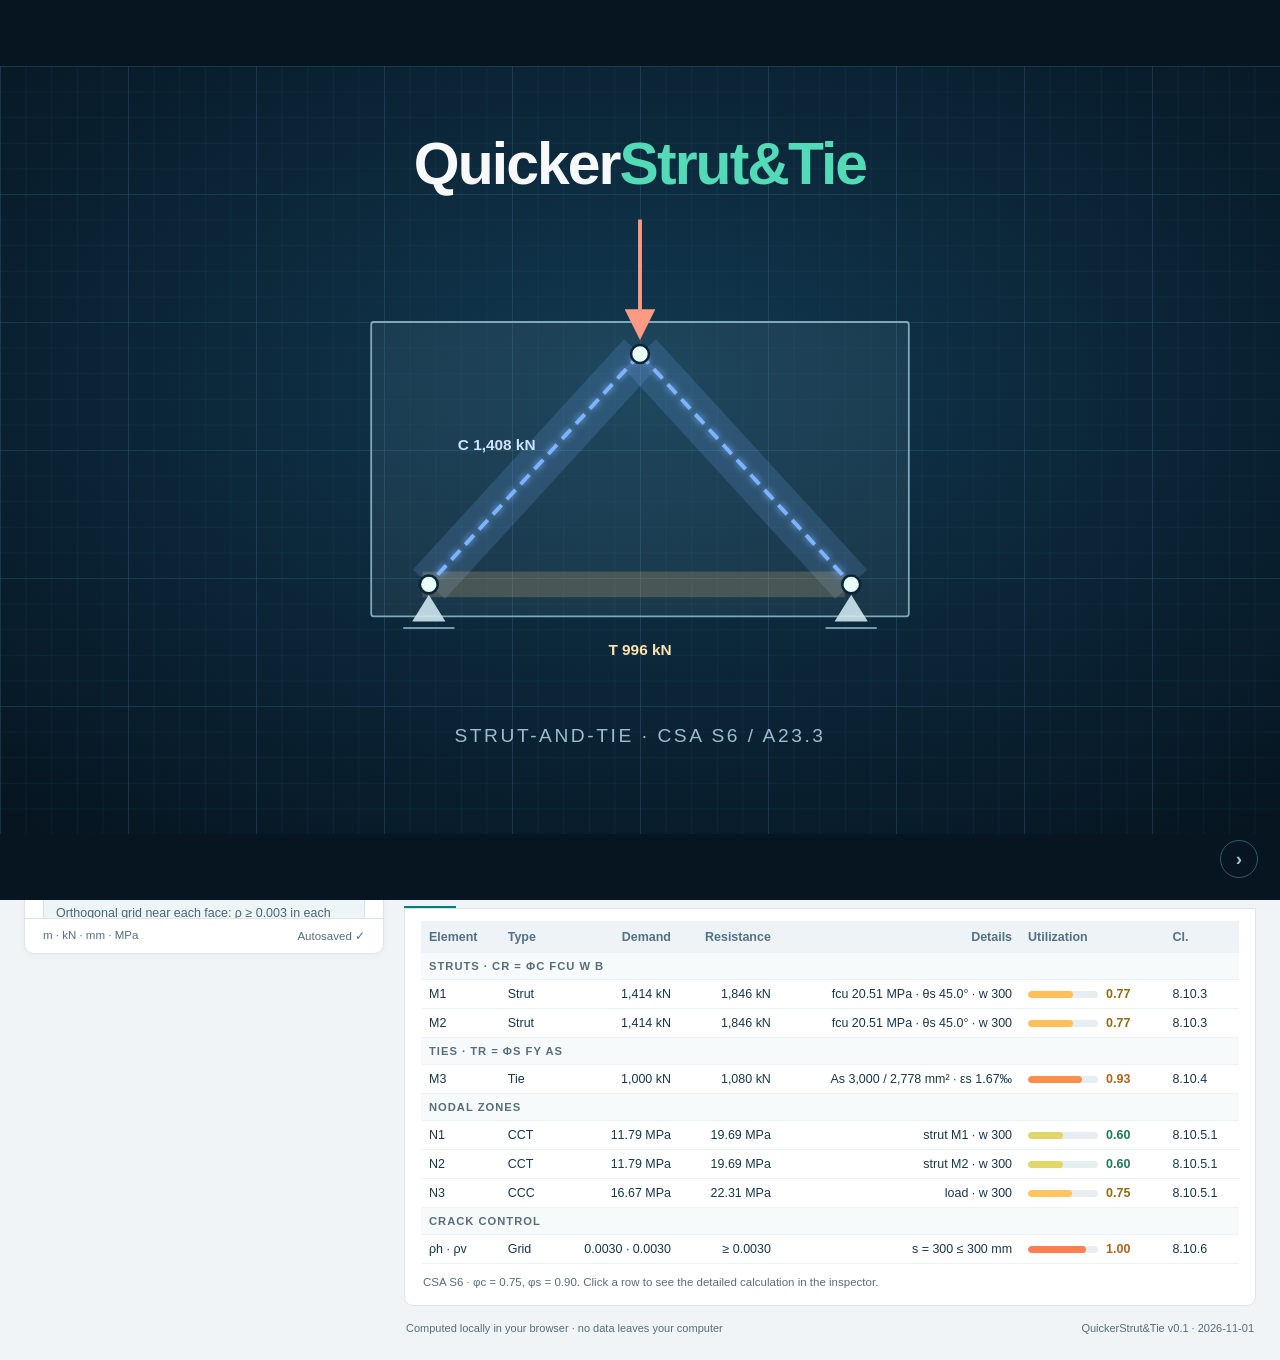
==== app/index.html @ bc876465 "QuickerStrut&Tie 0.1: interactive 2D strut-and-tie models with CSA S6 / A23.3 checks - Browser app (" ====
<!doctype html>
<html lang="fr">
<head>
  <meta charset="UTF-8"><meta name="viewport" content="width=device-width,initial-scale=1">
  <title>QuickerStrut&amp;Tie · Strut-and-tie models</title>
  <meta name="description" content="Interactive 2D strut-and-tie models checked to CSA S6 and CSA A23.3, computed in your browser.">
  <meta property="og:title" content="QuickerStrut&amp;Tie · Strut-and-tie models"><meta property="og:description" content="Draw a 2D strut-and-tie model, drag its nodes and see forces and CSA S6 / A23.3 checks update live."><meta name="theme-color" content="#102d41">
  <link rel="icon" href="data:image/svg+xml,%3Csvg xmlns='http://www.w3.org/2000/svg' viewBox='0 0 64 64'%3E%3Crect width='64' height='64' rx='14' fill='%23102d41'/%3E%3Ctext x='12' y='47' font-size='48' fill='%2356e0bb' font-family='sans-serif'%3EQ%3C/text%3E%3C/svg%3E">
  <link rel="stylesheet" href="./css/app.css">
  <script src="./js/version.js" defer></script>
  <script src="./js/solver.js" defer></script>
  <script src="./js/csa.js" defer></script>
  <script src="./js/examples.js" defer></script>
  <script src="./js/i18n.js" defer></script>
  <script src="./js/app.js" defer></script>
  <script src="./js/canvas.js" defer></script>
  <script src="./js/panels.js" defer></script>
  <script src="./js/report.js" defer></script>
  <script src="./js/main.js" defer></script>
</head>
<body>
<div id="splash" aria-hidden="true">
  <svg viewBox="0 0 1000 600" preserveAspectRatio="xMidYMid meet">
    <defs>
      <radialGradient id="sp-bg" cx="50%" cy="42%" r="75%"><stop offset="0" stop-color="#123a52"/><stop offset=".55" stop-color="#0b2436"/><stop offset="1" stop-color="#061520"/></radialGradient>
      <pattern id="sp-grid" width="20" height="20" patternUnits="userSpaceOnUse"><path d="M20 0H0V20" fill="none" stroke="#2c5b72" stroke-width=".5"/></pattern>
      <pattern id="sp-grid2" width="100" height="100" patternUnits="userSpaceOnUse"><path d="M100 0H0V100" fill="none" stroke="#3a7390" stroke-width=".8"/></pattern>
      <filter id="sp-glow" x="-30%" y="-30%" width="160%" height="160%"><feGaussianBlur stdDeviation="3" result="b"/><feMerge><feMergeNode in="b"/><feMergeNode in="SourceGraphic"/></feMerge></filter>
      <marker id="sp-arrow" markerWidth="8" markerHeight="8" refX="6" refY="4" orient="auto"><path d="M0 0L8 4L0 8Z" fill="#ff9b85"/></marker>
    </defs>
    <rect width="1000" height="600" fill="url(#sp-bg)"/>
    <g id="sp-gridl" opacity="0"><rect width="1000" height="600" fill="url(#sp-grid)"/><rect width="1000" height="600" fill="url(#sp-grid2)"/></g>
    <rect id="sp-concrete" x="290" y="200" width="420" height="230" rx="2" fill="#9fc3d2" fill-opacity=".09" stroke="#7fa8bb" stroke-width="1.4" opacity="0"/>
    <path id="sp-band-l" d="M0 0" fill="#7cb4ff" fill-opacity=".17"/>
    <path id="sp-band-r" d="M0 0" fill="#7cb4ff" fill-opacity=".17"/>
    <rect id="sp-band-t" x="330" y="395" width="0" height="20" fill="#ffc978" fill-opacity=".2"/>
    <line id="sp-strut-l" x1="500" y1="225" x2="500" y2="225" stroke="#7cb4ff" stroke-width="3" stroke-dasharray="10 6" filter="url(#sp-glow)"/>
    <line id="sp-strut-r" x1="500" y1="225" x2="500" y2="225" stroke="#7cb4ff" stroke-width="3" stroke-dasharray="10 6" filter="url(#sp-glow)"/>
    <line id="sp-tie" x1="335" y1="405" x2="335" y2="405" stroke="#ffc978" stroke-width="4" filter="url(#sp-glow)"/>
    <g id="sp-nodes" opacity="0">
      <circle cx="500" cy="225" r="7" fill="#e8fff8" stroke="#0b2436" stroke-width="2"/>
      <circle cx="335" cy="405" r="7" fill="#e8fff8" stroke="#0b2436" stroke-width="2"/>
      <circle cx="665" cy="405" r="7" fill="#e8fff8" stroke="#0b2436" stroke-width="2"/>
      <path d="M335 413l-13 21h26Z M665 413l-13 21h26Z" fill="#cfe6ef" opacity=".9"/>
      <path d="M315 439h40 M645 439h40" stroke="#6f98ab" stroke-width="1.5"/>
    </g>
    <line id="sp-load" x1="500" y1="120" x2="500" y2="120" stroke="#ff9b85" stroke-width="3" marker-end="url(#sp-arrow)"/>
    <text id="sp-c" x="388" y="300" fill="#cfe2ff" class="sp-small" text-anchor="middle" opacity="0"></text>
    <text id="sp-t" x="500" y="460" fill="#ffe2ae" class="sp-small" text-anchor="middle" opacity="0"></text>
    <g id="sp-brand" opacity="0">
      <text x="500" y="92" text-anchor="middle" class="sp-word"><tspan fill="#fff">Quicker</tspan><tspan fill="#56e0bb">Strut&amp;Tie</tspan></text>
      <text id="sp-tagline" x="500" y="528" text-anchor="middle" class="sp-tag"></text>
    </g>
  </svg>
  <button id="splash-skip" type="button" aria-label="Skip">›</button>
</div>
<script>
/* Intro: a deep beam strut-and-tie model is drawn and its forces appear (2.4 s). */
(function(){
  'use strict';
  var root=document.getElementById('splash');if(!root)return;
  var lang='fr';try{var s=localStorage.getItem('qst-lang');if(s==='en'||s==='fr')lang=s;else if(!/^fr/i.test(navigator.language||'fr'))lang='en';}catch(e){}
  var $=function(i){return document.getElementById(i);};
  $('sp-tagline').textContent=lang==='fr'?'BIELLES ET TIRANTS · CSA S6 / A23.3':'STRUT-AND-TIE · CSA S6 / A23.3';
  var reduce=window.matchMedia&&matchMedia('(prefers-reduced-motion: reduce)').matches;
  var D=2400,t0=performance.now(),done=false;
  var ease=function(u){u=Math.max(0,Math.min(1,u));return u<.5?4*u*u*u:1-Math.pow(-2*u+2,3)/2;};
  var fmt=function(v){return Math.round(v).toLocaleString(lang==='fr'?'fr-CA':'en-CA');};
  function band(id,x1,y1,x2,y2,w,p){var dx=x2-x1,dy=y2-y1,L=Math.hypot(dx,dy),nx=-dy/L*w/2,ny=dx/L*w/2,ex=x1+dx*p,ey=y1+dy*p;
    $(id).setAttribute('d','M'+(x1+nx)+' '+(y1+ny)+'L'+(ex+nx)+' '+(ey+ny)+'L'+(ex-nx)+' '+(ey-ny)+'L'+(x1-nx)+' '+(y1-ny)+'Z');}
  function frame(now){
    var t=reduce?D:now-t0;
    $('sp-gridl').setAttribute('opacity',(.5*ease(t/500)).toFixed(3));
    $('sp-concrete').setAttribute('opacity',ease((t-150)/400).toFixed(3));
    $('sp-nodes').setAttribute('opacity',ease((t-400)/300).toFixed(3));
    var l=ease((t-500)/450);$('sp-load').setAttribute('y2',(120+88*l).toFixed(1));
    var s=ease((t-800)/600);
    $('sp-strut-l').setAttribute('x2',(500-165*s).toFixed(1));$('sp-strut-l').setAttribute('y2',(225+180*s).toFixed(1));
    $('sp-strut-r').setAttribute('x2',(500+165*s).toFixed(1));$('sp-strut-r').setAttribute('y2',(225+180*s).toFixed(1));
    band('sp-band-l',500,225,335,405,34,s);band('sp-band-r',500,225,665,405,34,s);
    var ti=ease((t-1150)/550);$('sp-tie').setAttribute('x2',(335+330*ti).toFixed(1));$('sp-band-t').setAttribute('width',(330*ti).toFixed(1));
    var f=ease((t-1350)/700);$('sp-c').setAttribute('opacity',f.toFixed(2));$('sp-t').setAttribute('opacity',f.toFixed(2));
    $('sp-c').textContent='C '+fmt(1414*f)+' kN';$('sp-t').textContent='T '+fmt(1000*f)+' kN';
    var b=ease((t-1500)/600);$('sp-brand').setAttribute('opacity',b.toFixed(3));$('sp-brand').setAttribute('transform','translate(0 '+(8*(1-b)).toFixed(2)+')');
    if(t>=D){finish();return;}
    requestAnimationFrame(frame);
  }
  function finish(){if(done)return;done=true;document.body.classList.add('reveal');setTimeout(function(){document.body.classList.remove('reveal');},1500);root.classList.add('out');setTimeout(function(){root.remove();},600);}
  $('splash-skip').addEventListener('click',finish);
  document.addEventListener('keydown',function k(e){if(e.key==='Escape'){finish();document.removeEventListener('keydown',k);}});
  requestAnimationFrame(frame);
})();
</script>

<header class="topbar">
  <div class="brand"><span class="brand-mark">Q<span>↗</span></span><div>Quicker<span>Strut&amp;Tie</span></div></div>
  <p class="top-warning" role="note"><span class="warning-symbol" aria-hidden="true">!</span><span data-i18n="warning"></span></p>
  <div class="header-right">
    <div class="release-info"><b id="release-version"></b><small id="release-date"></small></div>
    <button id="method-open" class="method-open" type="button"><span class="lbl" data-i18n="methodOpen"></span><span aria-hidden="true"> ⓘ</span></button>
    <div class="language" role="group" aria-label="Language / Langue"><button id="lang-en" type="button">EN</button><button id="lang-fr" type="button">FR</button></div>
    <a class="github-link" href="https://github.com/acheruel/QuickerStrut-Tie" target="_blank" rel="noopener noreferrer" title="GitHub · acheruel/QuickerStrut-Tie" aria-label="GitHub · acheruel/QuickerStrut-Tie"><svg viewBox="0 0 16 16" aria-hidden="true"><path fill="currentColor" d="M8 0C3.58 0 0 3.58 0 8c0 3.54 2.29 6.53 5.47 7.59.4.07.55-.17.55-.38 0-.19-.01-.82-.01-1.49-2.01.37-2.53-.49-2.69-.94-.09-.23-.48-.94-.82-1.13-.28-.15-.68-.52-.01-.53.63-.01 1.08.58 1.23.82.72 1.21 1.87.87 2.33.66.07-.52.28-.87.51-1.07-1.78-.2-3.64-.89-3.64-3.95 0-.87.31-1.59.82-2.15-.08-.2-.36-1.02.08-2.12 0 0 .67-.21 2.2.82.64-.18 1.32-.27 2-.27.68 0 1.36.09 2 .27 1.53-1.04 2.2-.82 2.2-.82.44 1.1.16 1.92.08 2.12.51.56.82 1.27.82 2.15 0 3.07-1.87 3.75-3.65 3.95.29.25.54.73.54 1.48 0 1.07-.01 1.93-.01 2.2 0 .21.15.46.55.38A8.013 8.013 0 0016 8c0-4.42-3.58-8-8-8z"/></svg></a>
  </div>
</header>

<main class="workspace">
  <aside class="inputs" aria-label="Model">
    <div class="panel-heading"><h1 data-i18n="model"></h1><button class="text-button" id="reset" type="button" data-i18n="reset"></button></div>
    <div class="project-bar">
      <label for="project-name"><span class="pn-label"><span data-i18n="modelName"></span><span id="dirty" class="dirty"></span></span><span class="pn-wrap"><input id="project-name" maxlength="120" autocomplete="off" spellcheck="false"><svg class="pn-pencil" viewBox="0 0 20 20" aria-hidden="true"><path d="M4 14.5l-.8 2.3 2.3-.8L15 6.5 13.5 5z M12.5 6l1.5 1.5" fill="none" stroke="currentColor" stroke-width="1.4" stroke-linejoin="round"/></svg></span></label>
      <div class="project-actions">
        <div class="qst-menu"><button type="button" class="menu-button" data-menu-toggle aria-haspopup="menu" aria-expanded="false"><svg class="mi-ico" viewBox="0 0 20 20" aria-hidden="true"><path d="M5 2.8h6.5L15.5 7v10.2H5z M11.5 2.8V7h4" fill="none" stroke="currentColor" stroke-width="1.5" stroke-linejoin="round"/></svg><span data-i18n="fileMenu"></span><span class="caret" aria-hidden="true">▾</span></button>
          <div class="menu-pop" role="menu">
            <button type="button" id="new-project" role="menuitem"><svg class="mi-ico" viewBox="0 0 20 20" aria-hidden="true"><path d="M5 2.8h6.5L15.5 7v10.2H5z M10 9v6 M7 12h6" fill="none" stroke="currentColor" stroke-width="1.5" stroke-linejoin="round"/></svg><span class="mi-text"><b data-i18n="newProject"></b><small data-i18n="newProjectSub"></small></span></button>
            <button type="button" id="open-project" role="menuitem"><svg class="mi-ico" viewBox="0 0 20 20" aria-hidden="true"><path d="M2.5 5.5h5l1.6 1.8h8.4v8.7h-15z" fill="none" stroke="currentColor" stroke-width="1.5" stroke-linejoin="round"/></svg><span class="mi-text"><b data-i18n="openProject"></b><small data-i18n="openProjectSub"></small></span><kbd>Ctrl O</kbd></button>
            <button type="button" id="save-project" role="menuitem"><svg class="mi-ico" viewBox="0 0 20 20" aria-hidden="true"><path d="M3.5 3.5h10.5l2.5 2.5v10.5h-13z M6.5 3.5v4h6v-4 M6 16.5v-5h8v5" fill="none" stroke="currentColor" stroke-width="1.5" stroke-linejoin="round"/></svg><span class="mi-text"><b data-i18n="saveProject"></b><small data-i18n="saveProjectSub"></small></span><kbd>Ctrl S</kbd></button>
            <div class="menu-sep" role="separator"></div>
            <button type="button" id="print-report" role="menuitem"><svg class="mi-ico" viewBox="0 0 20 20" aria-hidden="true"><path d="M5.5 7.5V3h9v4.5 M5.5 14H3.5V8h13v6h-2 M5.5 11.5h9V17h-9z" fill="none" stroke="currentColor" stroke-width="1.5" stroke-linejoin="round"/></svg><span class="mi-text"><b data-i18n="report"></b><small data-i18n="reportSub"></small></span><kbd>Ctrl P</kbd></button>
            <button type="button" id="export-svg" role="menuitem"><svg class="mi-ico" viewBox="0 0 20 20" aria-hidden="true"><path d="M3 15l4.5-9 4 6 2-3 3.5 6z" fill="none" stroke="currentColor" stroke-width="1.5" stroke-linejoin="round"/></svg><span class="mi-text"><b data-i18n="exportSvg"></b><small data-i18n="exportSvgSub"></small></span></button>
            <button type="button" id="export-csv" role="menuitem"><svg class="mi-ico" viewBox="0 0 20 20" aria-hidden="true"><rect x="3.5" y="3.5" width="13" height="13" rx="2" fill="none" stroke="currentColor" stroke-width="1.5"/><path d="M3.5 8h13 M3.5 12.3h13 M8 3.5v13" stroke="currentColor" stroke-width="1.3"/></svg><span class="mi-text"><b data-i18n="exportCsv"></b><small data-i18n="exportCsvSub"></small></span></button>
          </div></div>
        <div class="qst-menu"><button type="button" class="menu-button" data-menu-toggle aria-haspopup="menu" aria-expanded="false"><svg class="mi-ico" viewBox="0 0 20 20" aria-hidden="true"><path d="M2.5 16h15 M4 16V9h12v7 M4 9l6-5 6 5" fill="none" stroke="currentColor" stroke-width="1.5" stroke-linejoin="round"/></svg><span data-i18n="examplesMenu"></span><span class="caret" aria-hidden="true">▾</span></button>
          <div class="menu-pop" role="menu" id="examples-list"></div></div>
        <input id="project-file" type="file" accept=".json,application/json" hidden>
      </div>
    </div>
    <div class="input-tabs" role="tablist"><button type="button" class="active" data-panel="params" data-i18n="tabParams"></button><button type="button" data-panel="nodes"><span data-i18n="tabNodes"></span><span class="count" id="count-nodes"></span></button><button type="button" data-panel="members"><span data-i18n="tabMembers"></span><span class="count" id="count-members"></span></button></div>
    <div id="input-content" role="tabpanel"></div>
    <div class="input-footer"><span id="footer-units" data-i18n="unitsNote"></span><span id="autosave-state"></span></div>
  </aside>

  <section class="results" aria-label="Results">
    <div class="stage">
      <div class="stage-top">
        <div class="toolbox" role="toolbar" id="toolbox"></div>
        <div class="stage-right">
          <div class="dark-seg" id="display-mode" role="group"></div>
          <button type="button" class="chip" id="toggle-bands" aria-pressed="true"></button>
          <button type="button" class="chip" id="toggle-ids" aria-pressed="true"></button>
          <button type="button" class="chip" id="toggle-snap" aria-pressed="true"></button>
          <button type="button" class="icon-chip" id="undo" data-i18n-title="undo"><svg viewBox="0 0 20 20" aria-hidden="true"><path d="M7.5 5L3.5 9l4 4 M3.8 9H12a4.5 4.5 0 010 9h-2" fill="none" stroke="currentColor" stroke-width="1.7" stroke-linecap="round" stroke-linejoin="round"/></svg></button>
          <button type="button" class="icon-chip" id="redo" data-i18n-title="redo"><svg viewBox="0 0 20 20" aria-hidden="true"><path d="M12.5 5l4 4-4 4 M16.2 9H8a4.5 4.5 0 000 9h2" fill="none" stroke="currentColor" stroke-width="1.7" stroke-linecap="round" stroke-linejoin="round"/></svg></button>
          <button type="button" class="icon-chip" id="fit" data-i18n-title="fit"><svg viewBox="0 0 20 20" aria-hidden="true"><path d="M3 7.5V3h4.5 M12.5 3H17v4.5 M17 12.5V17h-4.5 M7.5 17H3v-4.5" fill="none" stroke="currentColor" stroke-width="1.7" stroke-linecap="round" stroke-linejoin="round"/></svg></button>
        </div>
      </div>
      <div class="canvas-wrap" id="canvas-wrap">
        <svg id="canvas" role="img" aria-label="Strut-and-tie model"></svg>
        <div id="banner" class="banner hidden" role="alert"></div>
        <div id="empty-hint" class="empty-hint hidden"></div>
        <div id="inspector" class="inspector hidden" aria-live="polite"></div>
        <div id="tooltip" class="tooltip hidden"></div>
        <div class="hud" id="hud"></div>
        <div class="legend-hud" id="legend"></div>
      </div>
    </div>
    <div class="metrics" id="metrics"></div>
    <div class="chart-toolbar"><div class="view-tabs" role="tablist" id="view-tabs"><button type="button" class="active" data-view="checks" data-i18n="viewChecks"></button><button type="button" data-view="forces" data-i18n="viewForces"></button><button type="button" data-view="reactions" data-i18n="viewReactions"></button></div></div>
    <div class="result-view" id="result-view"></div>
    <div class="result-footer"><span data-i18n="footerNote"></span><span id="footer-version"></span></div>
  </section>
</main>

<dialog id="method-dialog"><div class="dlg-head"><span class="ins-badge">i</span><div><b data-i18n="methodOpen"></b><small data-i18n="methodSub"></small></div><button type="button" class="ins-close" data-close aria-label="Close">×</button></div><div class="dlg-body" id="method-body"></div></dialog>
<dialog id="confirm-dialog" style="width:460px"><form method="dialog"><div class="dlg-head"><div><b id="confirm-title"></b></div></div><div class="dlg-body"><p id="confirm-body"></p></div><div class="dlg-actions"><button value="cancel" data-i18n="cancel"></button><button value="ok" class="primary" id="confirm-ok"></button></div></form></dialog>
<div id="toast" class="toast" role="status" aria-live="polite"></div>
<div id="report"></div>
</body>
</html>
---- app/css/app.css ----
@charset "UTF-8";
/* QuickerStrut&Tie — design tokens and layout. */
:root{
  --navy:#102d41;--navy-2:#0b2436;--navy-3:#061520;--ink:#17374b;--muted:#566e7c;--axis:#5d7684;
  --line:#dce5eb;--paper:#fff;--bg:#f0f4f7;--teal:#007f78;--mint:#56e0bb;--mint-soft:#d9f5eb;
  --amber:#b66c16;--blue:#3567ad;--coral:#c4513a;--ok:#1f7a5a;--warn:#9a6a12;--bad:#b23a2a;
  --strut:#7cb4ff;--tie:#ffc978;--load:#ff9b85;--react:#56e0bb;
  --shadow:0 2px 7px #15354a08;--radius:10px;
  font-family:"Segoe UI",Inter,Roboto,Arial,sans-serif;color:var(--ink);font-size:16px;
}
*{box-sizing:border-box}
html,body{margin:0;background:var(--bg)}
body{min-height:100vh}
button,input,select{font:inherit}
button{cursor:pointer;border:1px solid var(--line);background:#fff;color:var(--ink);border-radius:6px;padding:7px 12px;font-size:.875rem;font-weight:600;transition:background .15s,border-color .15s,color .15s}
button:hover:not(:disabled){background:#eef5f7}
button:disabled{opacity:.4;cursor:default}
button:focus-visible,input:focus-visible,select:focus-visible,[tabindex]:focus-visible{outline:3px solid var(--teal);outline-offset:2px}
input,select{width:100%;min-height:34px;border:1px solid #cbd8e1;border-radius:5px;background:#fff;color:var(--ink);padding:5px 8px;font-size:.84rem;font-variant-numeric:tabular-nums}
input.num{text-align:right}
input::placeholder{color:#9fb0ba}
input.num-err{border-color:#ba3838;background:#fff6f4}
input[type=checkbox]{width:16px;min-height:16px;accent-color:var(--teal);margin:0}
label{font-size:.875rem}
small{font-size:.75rem}
.hidden{display:none!important}
.sr-only{position:absolute;width:1px;height:1px;overflow:hidden;clip:rect(0 0 0 0);white-space:nowrap}
kbd{font:600 .6875rem "Segoe UI",Arial,sans-serif;color:var(--axis);border:1px solid #dbe5eb;border-radius:4px;padding:1px 5px;background:#f7fafb}

/* ---------- Top bar ---------- */
.topbar{height:64px;background:var(--navy);color:#fff;display:flex;align-items:center;justify-content:space-between;padding:0 24px;gap:16px}
.brand{display:flex;align-items:center;gap:12px;font-size:1.42rem;font-weight:650;letter-spacing:-.6px;white-space:nowrap}
.brand>div>span{font-weight:350;color:#9cdfcf}
.brand-mark{position:relative;color:#73e4c2;font-weight:800;font-size:2.3rem;line-height:1}
.brand-mark>span{position:absolute;font-size:1.1rem;right:-6px;bottom:-4px}
.top-warning{display:flex;align-items:center;gap:9px;margin:0;padding:6px 14px;border:1px solid #2f5268;border-radius:999px;color:#c9dbe4;font-size:.78rem;background:#0e2839}
.warning-symbol{width:15px;height:15px;border:1px solid #d7b25c;border-radius:50%;text-align:center;line-height:13px;color:#e9c46a;font-weight:bold;font-size:.625rem;flex:none}
.header-right{display:flex;gap:18px;align-items:center}
.release-info{display:flex;flex-direction:column;align-items:flex-end;line-height:1.2}
.release-info b{font-size:.85rem}
.release-info small{color:#9fb8c6}
.method-open{background:transparent;border-color:#3d6075;color:#e3eef3}
.method-open:hover:not(:disabled){background:#173a50}
.language{display:flex;border:1px solid #4b6373;border-radius:6px;padding:3px}
.language button{padding:5px 9px;border:0;background:transparent;color:#c5d8e0}
.language button.selected{background:#fff;color:var(--navy)}
.language button:hover:not(.selected){background:#1b3d52}
.github-link{color:#dbe9ef;display:flex}
.github-link svg{width:24px;height:24px}

/* ---------- Workspace ---------- */
.workspace{display:grid;grid-template-columns:360px minmax(0,1fr);gap:20px;max-width:1880px;margin:0 auto;padding:18px 24px 12px}
.inputs{align-self:start;position:sticky;top:14px;background:#fff;border:1px solid var(--line);border-radius:var(--radius);box-shadow:var(--shadow);max-height:calc(100vh - 28px);display:flex;flex-direction:column;min-width:0}
.panel-heading{display:flex;align-items:center;justify-content:space-between;padding:16px 18px 8px}
h1{font-size:1.05rem;margin:0;font-weight:650}
.text-button{border:0;padding:4px 0;background:none;color:var(--muted);font-size:.75rem}
.text-button:hover:not(:disabled){background:none;color:var(--teal)}
.project-bar{padding:0 18px 12px;display:flex;flex-direction:column;gap:10px;border-bottom:1px solid var(--line)}
.pn-label{display:block;font-size:.6875rem;letter-spacing:1.1px;font-weight:700;color:var(--muted);text-transform:uppercase;margin-bottom:5px}
.pn-wrap{position:relative;display:block}
.pn-wrap input{font-weight:650;font-size:1rem;background:#f7fafb;padding-right:30px;min-height:40px}
.pn-pencil{position:absolute;right:9px;top:11px;width:17px;height:17px;color:var(--axis);pointer-events:none}
.dirty{font-size:.7rem;color:var(--amber);margin-left:6px}
.project-actions{display:flex;gap:8px;flex-wrap:wrap}
.qst-menu{position:relative}
.menu-button{display:inline-flex;align-items:center;gap:7px;padding:7px 12px;border:1px solid #c9d8e1;border-radius:8px;background:#fff;color:var(--navy);font-size:.8125rem;font-weight:650;box-shadow:0 1px 2px #15354a0d}
.menu-button:hover{border-color:#8fb2c2;background:#f6fafb}
.qst-menu.open>.menu-button{border-color:var(--teal);background:#eefaf6;color:#00564f}
.menu-button .caret{font-size:.7rem;color:var(--axis);transition:transform .15s}
.qst-menu.open .caret{transform:rotate(180deg)}
.mi-ico{width:18px;height:18px;flex:none}
.menu-pop{display:none;position:absolute;z-index:60;left:0;top:calc(100% + 6px);min-width:300px;padding:6px;background:#fff;border:1px solid #d3e0e7;border-radius:11px;box-shadow:0 10px 24px #0b1e2b26}
.qst-menu.open>.menu-pop{display:block;animation:menuIn .14s ease-out}
@keyframes menuIn{from{opacity:0;transform:translateY(-4px)}to{opacity:1;transform:none}}
.menu-pop button{display:flex;align-items:center;gap:11px;width:100%;padding:8px 10px;border:0;border-radius:8px;background:none;color:var(--ink);text-align:left;font-size:.8125rem}
.menu-pop button:hover:not(:disabled),.menu-pop button:focus-visible{background:#eef6f8;outline:none}
.menu-pop button .mi-ico{color:var(--teal)}
.mi-text{display:flex;flex-direction:column;flex:1;min-width:0}
.mi-text b{font-weight:650}
.mi-text small{color:var(--muted);font-weight:400}
.menu-sep{height:1px;background:var(--line);margin:5px 4px}
.ex-thumb{width:58px;height:34px;flex:none;border-radius:6px;background:var(--navy);display:block}
.input-tabs{display:flex;padding:0 16px;border-bottom:1px solid var(--line);gap:16px}
.input-tabs button,.view-tabs button{border:0;border-radius:0;background:none;padding:11px 1px;color:var(--muted);border-bottom:2px solid transparent}
.input-tabs button:hover,.view-tabs button:hover{background:none!important;color:var(--ink)}
.input-tabs button.active,.view-tabs button.active{color:var(--teal);border-bottom-color:var(--teal)}
.input-tabs .count{font-size:.7rem;color:var(--axis);font-weight:500;margin-left:3px}
#input-content{padding:16px 18px 18px;overflow:auto;scrollbar-width:thin;min-height:0}
.section-label{font-size:.72rem;letter-spacing:1.2px;font-weight:700;margin:20px 0 10px;color:var(--muted);text-transform:uppercase;display:flex;align-items:center;justify-content:space-between}
.section-label:first-child{margin-top:0}
.field{display:block;margin-bottom:11px}
.field>span{display:flex;justify-content:space-between;margin-bottom:5px;color:var(--muted);font-size:.8rem}
.field>span em{font-style:normal;color:var(--axis);font-size:.72rem}
.field-row{display:grid;grid-template-columns:1fr 1fr;gap:10px}
.field-row.three{grid-template-columns:1fr 1fr 1fr}
.unit-wrap{position:relative;display:block}
.unit-wrap input{padding-right:42px}
.unit-wrap i{position:absolute;right:8px;top:50%;transform:translateY(-50%);font-style:normal;font-size:.72rem;color:var(--axis);pointer-events:none}
.segmented{display:inline-flex;padding:3px;background:#e2eaf0;border-radius:8px;gap:2px}
.segmented button{border:0;background:transparent;padding:6px 12px;white-space:nowrap}
.segmented button.active{background:#fff;box-shadow:0 1px 4px #20374718;color:var(--navy)}
.segmented.full{display:flex}
.segmented.full button{flex:1}
.code-card{display:flex;flex-direction:column;gap:2px;text-align:left;padding:9px 11px!important}
.code-card small{font-weight:400;color:var(--muted)}
.note{padding:10px 12px;background:#eef5f7;border:1px solid #d3e5ec;border-radius:7px;font-size:.78rem;line-height:1.5;color:#486777}
.note b{color:var(--ink)}
.toggle-row{display:flex;align-items:center;gap:8px;font-size:.84rem;margin:8px 0}
.add-button{width:100%;border-style:dashed;color:var(--teal);margin:6px 0 4px}
.rows{display:flex;flex-direction:column;gap:8px}
.row-card{border:1px solid var(--line);border-radius:8px;padding:8px 9px;display:grid;gap:6px;transition:border-color .15s,box-shadow .15s;background:#fff}
.row-card.selected{border-color:var(--teal);box-shadow:0 0 0 2px #56e0bb55}
.row-card:hover{border-color:#b9cdd8}
.row-line{display:grid;gap:6px;align-items:center}
.row-node-1{grid-template-columns:44px 1fr 1fr 26px}
.row-node-2{grid-template-columns:1.25fr 1fr 1fr 0.9fr}
.row-mem-1{grid-template-columns:44px 1fr 1fr 1fr 26px}
.row-mem-2{grid-template-columns:0.75fr 1.45fr 1fr}
.row-card input,.row-card select{min-height:30px;padding:3px 6px;font-size:.8rem}
.row-card .mini{font-size:.62rem;color:var(--axis);display:block;margin:0 0 2px 2px;letter-spacing:.3px}
.tag{display:inline-flex;align-items:center;justify-content:center;height:24px;border-radius:6px;font-weight:700;font-size:.78rem;color:var(--navy);background:#eaf1f5;cursor:pointer}
.tag.strut{background:#e3eefe;color:#244f8e}
.tag.tie{background:#fdf0db;color:#7a4a0c}
.tag.zero{background:#eef1f3;color:#71818b}
.del{border:0;background:none;color:#97a9b4;font-size:1.05rem;padding:0;height:26px}
.del:hover:not(:disabled){color:var(--bad);background:none}
.bars-pick{display:grid;grid-template-columns:42px 10px minmax(62px,1fr);align-items:center;gap:3px}
.bars-pick b{text-align:center;color:var(--axis);font-weight:400}
.input-footer{padding:10px 18px;border-top:1px solid var(--line);color:var(--muted);font-size:.72rem;display:flex;justify-content:space-between;gap:8px}

/* ---------- Stage (canvas) ---------- */
.results{min-width:0;display:flex;flex-direction:column}
.stage{background:radial-gradient(120% 90% at 50% 30%,#123a52 0%,var(--navy-2) 55%,var(--navy-3) 100%);border-radius:var(--radius);color:#fff;overflow:hidden;box-shadow:0 6px 18px #0b1e2b22;position:relative}
.stage-top{display:flex;align-items:center;justify-content:space-between;gap:10px;padding:10px 12px;border-bottom:1px solid #1d4458;flex-wrap:wrap}
.toolbox{display:flex;gap:4px;padding:3px;background:#0a2131;border:1px solid #1f4256;border-radius:10px}
.tool{display:flex;align-items:center;gap:6px;border:0;background:transparent;color:#bcd3de;padding:6px 9px;border-radius:7px;font-size:.78rem;position:relative}
.tool svg{width:18px;height:18px}
.tool:hover:not(:disabled){background:#163a50;color:#fff}
.tool.active{background:#56e0bb;color:#062a24}
.tool .k{font-size:.62rem;opacity:.65;font-weight:700}
.tool .tl{display:none}
.stage-right{display:flex;align-items:center;gap:8px;flex-wrap:wrap}
.dark-seg{display:inline-flex;padding:3px;background:#0a2131;border:1px solid #1f4256;border-radius:9px;gap:2px}
.dark-seg button{border:0;background:transparent;color:#bcd3de;padding:6px 11px;font-size:.78rem;border-radius:6px}
.dark-seg button:hover:not(:disabled){background:#163a50;color:#fff}
.dark-seg button.active{background:#e8f6f2;color:var(--navy)}
.chip{display:inline-flex;align-items:center;gap:6px;border:1px solid #2a4f64;background:#0d283a;color:#bcd3de;padding:5px 9px;border-radius:999px;font-size:.74rem;font-weight:600}
.chip:hover:not(:disabled){background:#163a50;color:#fff}
.chip[aria-pressed=true]{border-color:#56e0bb;color:#d8fff3;background:#0f3a3a}
.chip svg{width:14px;height:14px}
.icon-chip{width:32px;height:30px;padding:0;display:inline-flex;align-items:center;justify-content:center;border:1px solid #2a4f64;background:#0d283a;color:#bcd3de;border-radius:8px}
.icon-chip:hover:not(:disabled){background:#163a50;color:#fff}
.icon-chip svg{width:16px;height:16px}
.canvas-wrap{position:relative;height:clamp(460px,64vh,820px);touch-action:none}
#canvas{position:absolute;inset:0;width:100%;height:100%;display:block;user-select:none;-webkit-user-select:none}
#canvas text{font-family:"Segoe UI",Inter,Roboto,Arial,sans-serif}
#canvas.tool-select{cursor:default}
#canvas.tool-node,#canvas.tool-member,#canvas.tool-outline{cursor:crosshair}
#canvas.tool-support,#canvas.tool-load,#canvas.tool-erase{cursor:pointer}
#canvas.panning{cursor:grabbing!important}
#canvas .hit-node,#canvas .hit-member{cursor:pointer}
#canvas.tool-select .hit-node{cursor:grab}
#canvas.dragging,#canvas.dragging *{cursor:grabbing!important}
.hud{position:absolute;left:12px;bottom:10px;display:flex;gap:10px;align-items:center;font-size:.72rem;color:#a9c3cf;pointer-events:none;font-variant-numeric:tabular-nums;flex-wrap:wrap;max-width:calc(100% - 330px)}
.hud b{color:#e6f3f7;font-weight:600}
.hud .hint{color:#7fa6b8}
.hud .sep{width:1px;height:12px;background:#2c5368}
.legend-hud{position:absolute;right:12px;bottom:10px;display:flex;gap:12px;align-items:center;font-size:.72rem;color:#bcd3de;background:#0a2131cc;border:1px solid #1f4256;padding:6px 10px;border-radius:8px;backdrop-filter:blur(4px)}
.legend-hud span{display:inline-flex;align-items:center;gap:6px}
.legend-hud svg{display:block}
.grad{width:110px;height:8px;border-radius:4px;background:linear-gradient(90deg,#56e0bb 0%,#a6e36b 40%,#ffd166 70%,#ff9f43 90%,#ff5d5d 100%)}
.banner{position:absolute;left:14px;top:12px;max-width:min(640px,calc(100% - 360px));padding:8px 14px;border-radius:9px;font-size:.8rem;line-height:1.4;display:flex;gap:9px;align-items:flex-start;box-shadow:0 6px 16px #0006;z-index:3}
.banner.bad{background:#3a1512ee;border:1px solid #a8483a;color:#ffd9d1}
.banner.warn{background:#3a2a0eee;border:1px solid #a8822f;color:#ffe9b8}
.banner b{color:#fff}
.empty-hint{position:absolute;inset:0;display:flex;align-items:center;justify-content:center;pointer-events:none}
.empty-hint div{background:#0a2131dd;border:1px dashed #2f5a70;border-radius:12px;padding:18px 22px;color:#bcd3de;font-size:.85rem;line-height:1.6;max-width:420px;text-align:center}
.empty-hint b{color:#56e0bb}
.tooltip{position:absolute;pointer-events:none;z-index:5;background:#f7fbfc;color:var(--ink);border-radius:8px;padding:7px 10px;font-size:.75rem;line-height:1.45;box-shadow:0 8px 20px #0007;min-width:150px;font-variant-numeric:tabular-nums}
.tooltip b{font-weight:700}
.tooltip .tt-head{display:flex;justify-content:space-between;gap:10px;margin-bottom:3px}
.tooltip .tt-row{display:flex;justify-content:space-between;gap:14px;color:var(--muted)}
.tooltip .tt-row span:last-child{color:var(--ink);font-weight:600}

/* Inspector */
.inspector{position:absolute;right:12px;top:12px;width:318px;max-height:calc(100% - 64px);overflow:auto;background:#f9fcfdf5;color:var(--ink);border-radius:12px;box-shadow:0 12px 30px #0009;border:1px solid #ffffff40;z-index:4;scrollbar-width:thin;animation:insIn .16s ease-out}
@keyframes insIn{from{opacity:0;transform:translateY(-6px) scale(.98)}to{opacity:1;transform:none}}
.ins-head{display:flex;align-items:center;gap:10px;padding:12px 14px 10px;border-bottom:1px solid var(--line);position:sticky;top:0;background:#f9fcfd;z-index:1}
.ins-badge{width:34px;height:34px;border-radius:9px;display:flex;align-items:center;justify-content:center;font-weight:800;font-size:.8rem;color:#fff;background:var(--navy);flex:none}
.ins-badge.strut{background:#2f64b0}
.ins-badge.tie{background:#b66c16}
.ins-badge.zero{background:#7f909a}
.ins-title{flex:1;min-width:0}
.ins-title b{display:block;font-size:.95rem}
.ins-title small{color:var(--muted)}
.ins-close{border:0;background:none;font-size:1.25rem;color:var(--axis);padding:2px 6px}
.ins-body{padding:12px 14px 14px}
.ins-body .field{margin-bottom:9px}
.ins-body .field>span{font-size:.74rem}
.ins-body input,.ins-body select{min-height:32px}
.ins-result{margin-top:10px;border-radius:9px;background:#fff;border:1px solid var(--line);overflow:hidden}
.ins-result .big{display:flex;align-items:baseline;justify-content:space-between;padding:10px 12px;border-bottom:1px solid var(--line)}
.ins-result .big b{font-size:1.45rem;letter-spacing:-.5px;font-variant-numeric:tabular-nums}
.ins-result .big small{color:var(--muted)}
.kv{display:grid;grid-template-columns:1fr auto;gap:4px 10px;padding:9px 12px;font-size:.78rem;font-variant-numeric:tabular-nums}
.kv span:nth-child(odd){color:var(--muted)}
.kv span:nth-child(even){text-align:right;font-weight:600}
.steps{margin:0;padding:9px 12px 11px;border-top:1px solid var(--line);font-size:.74rem;line-height:1.65;color:#3d5868;background:#fbfdfe}
.steps div{white-space:normal}
.steps .eq{font-family:Cambria,"Cambria Math","Times New Roman",serif;font-size:.86rem;color:var(--ink)}
.steps .cl{float:right;color:var(--axis);font-size:.68rem}
.ubar{position:relative;height:8px;border-radius:4px;background:#e7eef2;overflow:hidden;margin:2px 12px 10px}
.ubar i{position:absolute;left:0;top:0;bottom:0;border-radius:4px}
.status{display:inline-flex;align-items:center;gap:5px;font-size:.72rem;font-weight:700;padding:2px 8px;border-radius:999px}
.status.ok{background:#dff5ea;color:var(--ok)}
.status.warn{background:#fdf0d5;color:var(--warn)}
.status.bad{background:#fde4df;color:var(--bad)}
.status.na{background:#eef1f3;color:#71818b}
.ins-hint{font-size:.74rem;color:var(--muted);line-height:1.5;margin-top:8px}

/* ---------- Metrics and results ---------- */
.metrics{display:grid;grid-template-columns:repeat(4,1fr);gap:1px;background:var(--line);border:1px solid var(--line);border-radius:9px;overflow:hidden;margin-top:14px}
.metric{background:#fff;padding:11px 15px;border:0;border-radius:0;text-align:left;min-width:0;font-weight:400}
button.metric:hover:not(:disabled){background:#f6fafb}
.metric-label{font-size:.6875rem;letter-spacing:.8px;font-weight:650;text-transform:uppercase;color:var(--muted)}
.metric-value{display:flex;gap:7px;align-items:baseline;margin-top:4px;font-size:1.48rem;font-weight:650;font-variant-numeric:tabular-nums;letter-spacing:-.6px}
.metric-value small{font-size:.75rem;font-weight:400;letter-spacing:0;color:var(--muted)}
.metric-location{font-size:.7rem;color:var(--muted);margin-top:2px;white-space:nowrap;overflow:hidden;text-overflow:ellipsis}
.chart-toolbar{display:flex;align-items:center;justify-content:space-between;margin-top:12px;border-bottom:1px solid var(--line);gap:8px;flex-wrap:wrap}
.view-tabs{display:flex;gap:20px}
.result-view{background:#fff;border:1px solid var(--line);border-top:0;border-radius:0 0 9px 9px;padding:12px 16px 14px;margin-bottom:10px}
.table-scroll{overflow:auto}
table{border-collapse:collapse;width:100%;font-size:.78rem;font-variant-numeric:tabular-nums;white-space:nowrap}
th{text-align:right;padding:9px 8px;background:#edf3f6;color:#547285;font-weight:600;position:sticky;top:0}
th:first-child,td:first-child,th.l,td.l{text-align:left}
td{text-align:right;padding:7px 8px;border-bottom:1px solid #edf2f5}
tbody tr{cursor:pointer}
tbody tr:hover td{background:#f5fafb}
tbody tr.selected td{background:#e6f7f1}
tr.group td{background:#f7fafb;color:var(--muted);font-weight:700;font-size:.7rem;letter-spacing:1px;text-transform:uppercase;cursor:default;text-align:left}
td .cell-ubar{display:inline-block;vertical-align:middle;width:70px;height:7px;background:#e7eef2;border-radius:4px;overflow:hidden;margin-right:8px;position:relative}
td .cell-ubar i{position:absolute;left:0;top:0;bottom:0;border-radius:4px}
.table-note{font-size:.72rem;color:var(--muted);margin:10px 2px 0;line-height:1.5}
.result-footer{display:flex;justify-content:space-between;font-size:.6875rem;color:var(--muted);padding:6px 2px 14px;gap:12px;flex-wrap:wrap}

/* ---------- Dialogs ---------- */
dialog{border:0;border-radius:14px;padding:0;box-shadow:0 20px 50px #0b1e2b55;max-width:min(860px,calc(100vw - 24px));width:860px;color:var(--ink)}
dialog::backdrop{background:#061520aa;backdrop-filter:blur(2px)}
.dlg-head{display:flex;align-items:center;gap:12px;padding:16px 20px;border-bottom:1px solid var(--line);position:sticky;top:0;background:#fff}
.dlg-head b{display:block;font-size:1.05rem}
.dlg-head small{color:var(--muted)}
.dlg-head .ins-close{margin-left:auto}
.dlg-body{padding:6px 24px 22px;max-height:72vh;overflow:auto;font-size:.88rem;line-height:1.6}
.dlg-body h3{font-size:.95rem;margin:18px 0 6px;color:var(--navy)}
.dlg-body .eq{font-family:Cambria,"Cambria Math","Times New Roman",serif;font-size:1rem;background:#f4f8fa;border-radius:7px;padding:8px 12px;margin:6px 0;display:block}
.dlg-body table{white-space:normal}
.dlg-body td,.dlg-body th{text-align:left}
.dlg-actions{display:flex;justify-content:flex-end;gap:8px;padding:12px 20px;border-top:1px solid var(--line)}
.primary{background:var(--teal);border-color:var(--teal);color:#fff}
.primary:hover:not(:disabled){background:#006a64}
.toast{position:fixed;left:50%;bottom:22px;transform:translateX(-50%) translateY(20px);background:var(--navy);color:#fff;padding:10px 16px;border-radius:9px;font-size:.84rem;box-shadow:0 10px 26px #0006;opacity:0;transition:all .25s;z-index:200;pointer-events:none}
.toast.show{opacity:1;transform:translateX(-50%) translateY(0)}

/* ---------- Splash ---------- */
#splash{position:fixed;inset:0;z-index:1000;background:#061520;display:flex;align-items:center;justify-content:center;transition:opacity .55s ease}
#splash.out{opacity:0;pointer-events:none}
#splash svg{width:100%;height:100%}
#splash .sp-word{font:650 46px "Segoe UI",Inter,Arial,sans-serif;letter-spacing:-1.5px}
#splash .sp-tag{font:500 15px "Segoe UI",Inter,Arial,sans-serif;fill:#9fc3d2;letter-spacing:2px}
#splash .sp-small{font:600 12px "Segoe UI",Inter,Arial,sans-serif}
#splash-skip{position:absolute;right:22px;bottom:22px;background:transparent;border:1px solid #2f5a70;color:#9fc3d2;border-radius:999px;width:38px;height:38px;font-size:1.2rem;padding:0}
.reveal .inputs,.reveal .stage,.reveal .metrics,.reveal .chart-toolbar,.reveal .result-view{animation:rise .6s cubic-bezier(.2,.7,.2,1) both}
.reveal .stage{animation-delay:.08s}.reveal .metrics{animation-delay:.16s}.reveal .chart-toolbar,.reveal .result-view{animation-delay:.22s}
@keyframes rise{from{opacity:0;transform:translateY(12px)}to{opacity:1;transform:none}}

/* ---------- Responsive ---------- */
@media (max-width:1380px){.top-warning{display:none}}
@media (max-width:1180px){
  .workspace{grid-template-columns:1fr;padding:12px}
  .inputs{position:static;max-height:none;order:2}
  .metrics{grid-template-columns:repeat(2,1fr)}
  .inspector{width:290px}
}
@media (max-width:760px){
  .topbar{padding:0 12px;height:56px}.brand{font-size:1.15rem}.release-info,.method-open .lbl{display:none}
  .header-right{gap:10px}
  .canvas-wrap{height:68vh}
  .inspector{left:8px;right:8px;width:auto;top:auto;bottom:44px;max-height:48%}
  .hud{max-width:100%}.legend-hud{display:none}
  .banner{max-width:calc(100% - 20px)}
  .tool .k{display:none}
  .metrics{grid-template-columns:1fr 1fr}
}
@media (prefers-reduced-motion:reduce){*{animation:none!important;transition:none!important}}

/* ---------- Printed report ---------- */
#report{display:none}
@media print{
  @page{size:letter;margin:14mm}
  body{background:#fff}
  body>*:not(#report){display:none!important}
  #report{display:block;color:#111;font-size:10.5pt;line-height:1.45}
  #report h1{font-size:18pt;margin:0 0 4px}
  #report h2{font-size:12.5pt;margin:16px 0 6px;border-bottom:1.5px solid #102d41;padding-bottom:3px;color:#102d41;break-after:avoid}
  #report .rp-head{display:flex;justify-content:space-between;align-items:flex-end;border-bottom:3px solid #102d41;padding-bottom:8px;margin-bottom:10px}
  #report .rp-brand{font-weight:700;font-size:13pt;color:#102d41}
  #report .rp-brand span{color:#007f78;font-weight:400}
  #report .rp-meta{font-size:9pt;color:#444;text-align:right}
  #report .rp-figure{border:1px solid #ccd6dd;border-radius:6px;padding:4px;break-inside:avoid}
  #report .rp-figure svg{width:100%;height:auto;display:block}
  #report table{font-size:8.6pt;white-space:normal;break-inside:auto}
  #report th{background:#e9eff3!important;color:#223;position:static;-webkit-print-color-adjust:exact;print-color-adjust:exact}
  #report td{padding:4px 6px}
  #report tr{break-inside:avoid}
  #report .rp-calc td,#report .rp-calc th{text-align:left;vertical-align:top}
  #report .rp-calc td:last-child{text-align:right;white-space:nowrap}
  #report .rp-eq{font-family:Cambria,"Times New Roman",serif}
  #report .rp-ok{color:#1f7a5a;font-weight:700}
  #report .rp-bad{color:#b23a2a;font-weight:700}
  #report .rp-disclaimer{margin-top:14px;padding:8px 10px;border:1px solid #d7b25c;background:#fff8e6!important;font-size:8.8pt;-webkit-print-color-adjust:exact;print-color-adjust:exact}
  #report .rp-grid{display:grid;grid-template-columns:1fr 1fr;gap:4px 18px;font-size:9.5pt}
}
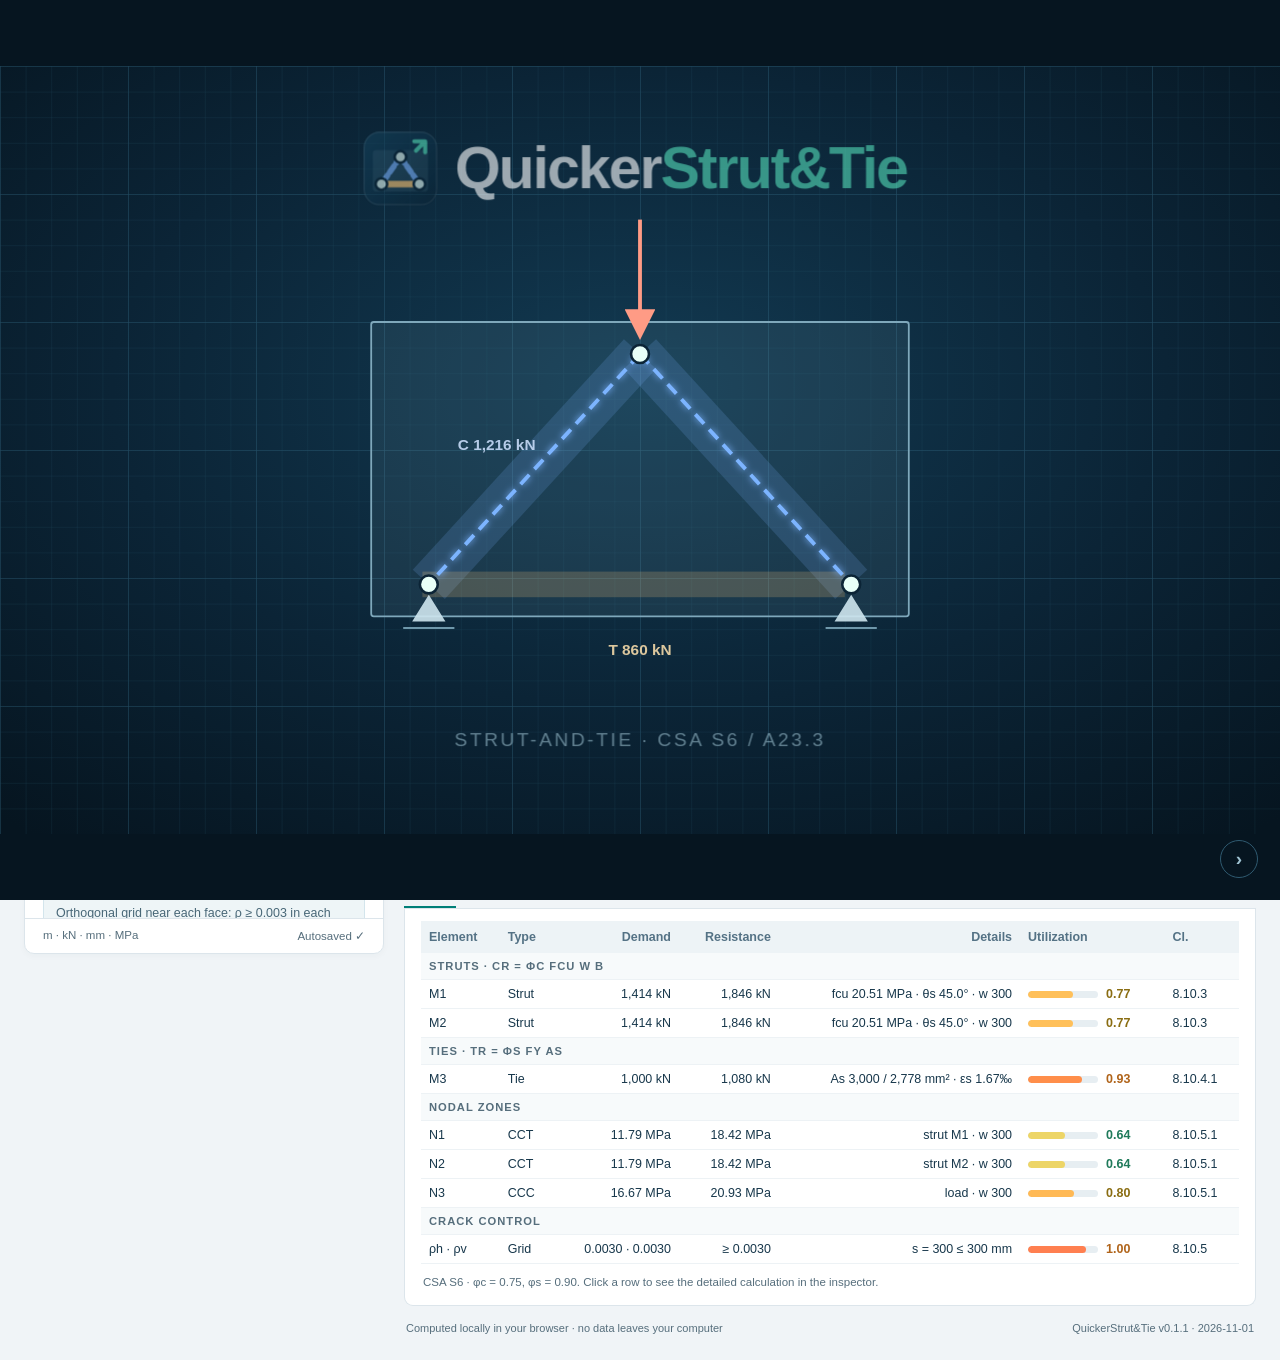
==== commit ca35ba22: "QuickerStrut&Tie 0.1.1: logo, Fold layout, half-joint example, S6 limits checked against literature " ====
--- a/app/index.html
+++ b/app/index.html
@@ -5,7 +5,7 @@
   <title>QuickerStrut&amp;Tie · Strut-and-tie models</title>
   <meta name="description" content="Interactive 2D strut-and-tie models checked to CSA S6 and CSA A23.3, computed in your browser.">
   <meta property="og:title" content="QuickerStrut&amp;Tie · Strut-and-tie models"><meta property="og:description" content="Draw a 2D strut-and-tie model, drag its nodes and see forces and CSA S6 / A23.3 checks update live."><meta name="theme-color" content="#102d41">
-  <link rel="icon" href="data:image/svg+xml,%3Csvg xmlns='http://www.w3.org/2000/svg' viewBox='0 0 64 64'%3E%3Crect width='64' height='64' rx='14' fill='%23102d41'/%3E%3Ctext x='12' y='47' font-size='48' fill='%2356e0bb' font-family='sans-serif'%3EQ%3C/text%3E%3C/svg%3E">
+  <link rel="icon" href="data:image/svg+xml,%3Csvg xmlns='http://www.w3.org/2000/svg' viewBox='0 0 64 64'%3E%3Crect width='64' height='64' rx='14' fill='%23102d41'/%3E%3Crect x='8' y='16' width='48' height='36' rx='3' fill='%239fc3d2' fill-opacity='.16'/%3E%3Cpath d='M32 22L15.5 45.5M32 22L48.5 45.5' stroke='%237cb4ff' stroke-width='5.5' stroke-linecap='round'/%3E%3Cpath d='M15.5 45.5H48.5' stroke='%23ffc978' stroke-width='6' stroke-linecap='round'/%3E%3Cg fill='%23e8fff8' stroke='%230b2436' stroke-width='2.2'%3E%3Ccircle cx='32' cy='22' r='5.5'/%3E%3Ccircle cx='15.5' cy='45.5' r='5.5'/%3E%3Ccircle cx='48.5' cy='45.5' r='5.5'/%3E%3C/g%3E%3Cpath d='M44 8.5h9.5V18M53 9l-7.5 7.5' fill='none' stroke='%2356e0bb' stroke-width='4' stroke-linecap='round' stroke-linejoin='round'/%3E%3C/svg%3E">
   <link rel="stylesheet" href="./css/app.css">
   <script src="./js/version.js" defer></script>
   <script src="./js/solver.js" defer></script>
@@ -48,7 +48,7 @@
     <text id="sp-c" x="388" y="300" fill="#cfe2ff" class="sp-small" text-anchor="middle" opacity="0"></text>
     <text id="sp-t" x="500" y="460" fill="#ffe2ae" class="sp-small" text-anchor="middle" opacity="0"></text>
     <g id="sp-brand" opacity="0">
-      <text x="500" y="92" text-anchor="middle" class="sp-word"><tspan fill="#fff">Quicker</tspan><tspan fill="#56e0bb">Strut&amp;Tie</tspan></text>
+      <g transform="translate(284 48) scale(.9)"><g><defs><linearGradient id="qst-tile-sp" x1="0" y1="0" x2="1" y2="1"><stop offset="0" stop-color="#174560"/><stop offset="1" stop-color="#0b2436"/></linearGradient></defs><rect width="64" height="64" rx="14" fill="url(#qst-tile-sp)"/><rect x=".5" y=".5" width="63" height="63" rx="13.5" fill="none" stroke="#fff" stroke-opacity=".14"/><rect x="8" y="16" width="48" height="36" rx="3" fill="#9fc3d2" fill-opacity=".14"/><path d="M32 22L15.5 45.5M32 22L48.5 45.5" stroke="#7cb4ff" stroke-width="5" stroke-dasharray="6.4 3.4" stroke-linecap="round"/><path d="M15.5 45.5H48.5" stroke="#ffc978" stroke-width="5.6" stroke-linecap="round"/><g fill="#e8fff8" stroke="#0b2436" stroke-width="2.2"><circle cx="32" cy="22" r="5"/><circle cx="15.5" cy="45.5" r="5"/><circle cx="48.5" cy="45.5" r="5"/></g><path d="M44 8.5h9.5V18M53 9l-7.5 7.5" fill="none" stroke="#56e0bb" stroke-width="3.6" stroke-linecap="round" stroke-linejoin="round"/></g></g><text x="532" y="92" text-anchor="middle" class="sp-word"><tspan fill="#fff">Quicker</tspan><tspan fill="#56e0bb">Strut&amp;Tie</tspan></text>
       <text id="sp-tagline" x="500" y="528" text-anchor="middle" class="sp-tag"></text>
     </g>
   </svg>
@@ -93,7 +93,7 @@
 </script>
 
 <header class="topbar">
-  <div class="brand"><span class="brand-mark">Q<span>↗</span></span><div>Quicker<span>Strut&amp;Tie</span></div></div>
+  <div class="brand"><svg class="brand-logo" viewBox="0 0 64 64" width="40" height="40" aria-hidden="true"><defs><linearGradient id="qst-tile-top" x1="0" y1="0" x2="1" y2="1"><stop offset="0" stop-color="#174560"/><stop offset="1" stop-color="#0b2436"/></linearGradient></defs><rect width="64" height="64" rx="14" fill="url(#qst-tile-top)"/><rect x=".5" y=".5" width="63" height="63" rx="13.5" fill="none" stroke="#fff" stroke-opacity=".14"/><rect x="8" y="16" width="48" height="36" rx="3" fill="#9fc3d2" fill-opacity=".14"/><path d="M32 22L15.5 45.5M32 22L48.5 45.5" stroke="#7cb4ff" stroke-width="5" stroke-dasharray="6.4 3.4" stroke-linecap="round"/><path d="M15.5 45.5H48.5" stroke="#ffc978" stroke-width="5.6" stroke-linecap="round"/><g fill="#e8fff8" stroke="#0b2436" stroke-width="2.2"><circle cx="32" cy="22" r="5"/><circle cx="15.5" cy="45.5" r="5"/><circle cx="48.5" cy="45.5" r="5"/></g><path d="M44 8.5h9.5V18M53 9l-7.5 7.5" fill="none" stroke="#56e0bb" stroke-width="3.6" stroke-linecap="round" stroke-linejoin="round"/></svg><div>Quicker<span>Strut&amp;Tie</span></div></div>
   <p class="top-warning" role="note"><span class="warning-symbol" aria-hidden="true">!</span><span data-i18n="warning"></span></p>
   <div class="header-right">
     <div class="release-info"><b id="release-version"></b><small id="release-date"></small></div>
--- a/app/css/app.css
+++ b/app/css/app.css
@@ -31,8 +31,7 @@
 .topbar{height:64px;background:var(--navy);color:#fff;display:flex;align-items:center;justify-content:space-between;padding:0 24px;gap:16px}
 .brand{display:flex;align-items:center;gap:12px;font-size:1.42rem;font-weight:650;letter-spacing:-.6px;white-space:nowrap}
 .brand>div>span{font-weight:350;color:#9cdfcf}
-.brand-mark{position:relative;color:#73e4c2;font-weight:800;font-size:2.3rem;line-height:1}
-.brand-mark>span{position:absolute;font-size:1.1rem;right:-6px;bottom:-4px}
+.brand-logo{display:block;flex:none;width:40px;height:40px;filter:drop-shadow(0 2px 6px #0006)}
 .top-warning{display:flex;align-items:center;gap:9px;margin:0;padding:6px 14px;border:1px solid #2f5268;border-radius:999px;color:#c9dbe4;font-size:.78rem;background:#0e2839}
 .warning-symbol{width:15px;height:15px;border:1px solid #d7b25c;border-radius:50%;text-align:center;line-height:13px;color:#e9c46a;font-weight:bold;font-size:.625rem;flex:none}
 .header-right{display:flex;gap:18px;align-items:center}
@@ -125,6 +124,7 @@
 .del{border:0;background:none;color:#97a9b4;font-size:1.05rem;padding:0;height:26px}
 .del:hover:not(:disabled){color:var(--bad);background:none}
 .bars-pick{display:grid;grid-template-columns:42px 10px minmax(62px,1fr);align-items:center;gap:3px}
+.bars-row{grid-template-columns:1.6fr 1fr}
 .bars-pick b{text-align:center;color:var(--axis);font-weight:400}
 .input-footer{padding:10px 18px;border-top:1px solid var(--line);color:var(--muted);font-size:.72rem;display:flex;justify-content:space-between;gap:8px}
 
@@ -291,6 +291,73 @@
   .tool .k{display:none}
   .metrics{grid-template-columns:1fr 1fr}
 }
+/* ---------- Galaxy Z Fold 8 unfolded in landscape (~816 × 536 CSS px) and other
+   wide, short screens: slim header, narrow side panel that scrolls on its own,
+   vertical tool column inside the canvas, canvas sized from the screen height. */
+@media (orientation:landscape) and (max-height:620px) and (min-width:700px){
+  .topbar{height:46px;padding:0 12px;gap:10px}
+  .brand{font-size:1.08rem;gap:8px}
+  .brand-logo{width:30px;height:30px}
+  .top-warning,.release-info{display:none}
+  .header-right{gap:10px}
+  .method-open{padding:5px 9px;font-size:.75rem}
+  .method-open .lbl{display:none}
+  .language button{padding:4px 8px}
+  .github-link svg{width:20px;height:20px}
+  .workspace{grid-template-columns:250px minmax(0,1fr);gap:10px;padding:8px 10px}
+  .inputs{position:sticky;top:8px;order:0;max-height:calc(100svh - 16px)}
+  .panel-heading{padding:10px 12px 6px}
+  h1{font-size:.95rem}
+  .project-bar{padding:0 12px 8px;gap:7px}
+  .pn-label{margin-bottom:3px}
+  .pn-wrap input{min-height:34px;font-size:.9rem}
+  .menu-button{padding:5px 9px;font-size:.75rem}
+  .input-tabs{padding:0 10px;gap:10px}
+  .input-tabs button{padding:8px 1px;font-size:.78rem}
+  #input-content{padding:10px 12px}
+  .input-footer{display:none}
+  .field-row{gap:7px}
+  .row-node-1{grid-template-columns:36px 1fr 1fr 22px}
+  .row-mem-1{grid-template-columns:36px 1fr 1fr 1fr 22px}
+  .stage-top{padding:6px 8px;gap:6px;flex-wrap:nowrap}
+  .stage-right{gap:5px;flex-wrap:nowrap;margin-left:auto}
+  .toolbox{position:absolute;left:8px;top:54px;z-index:4;flex-direction:column;gap:2px;padding:3px;box-shadow:0 6px 16px #0006}
+  .tool{padding:7px;justify-content:center}
+  .tool .k{display:none}
+  .dark-seg button{padding:5px 8px;font-size:.72rem}
+  .chip{padding:5px 7px}
+  .chip .cl{display:none}
+  .icon-chip{width:30px;height:28px}
+  .canvas-wrap{height:calc(100svh - 46px - 16px - 44px);min-height:300px}
+  .hud{left:56px;bottom:6px;font-size:.66rem;gap:7px}
+  .hud .hint{display:none}
+  .legend-hud{display:none}
+  .banner{left:56px;max-width:calc(100% - 320px);font-size:.74rem;padding:6px 10px}
+  .inspector{top:8px;right:8px;width:244px;max-height:calc(100% - 16px);font-size:.92em;border-radius:10px}
+  .ins-head{padding:9px 11px 8px}
+  .ins-badge{width:30px;height:30px}
+  .ins-body{padding:9px 11px 11px}
+  .ins-result .big b{font-size:1.2rem}
+  .steps{font-size:.7rem}
+  .bars-row{grid-template-columns:1fr}
+  .metrics{margin-top:8px}
+  .metric{padding:7px 10px}
+  .metric-label{font-size:.62rem;letter-spacing:.3px;white-space:nowrap;overflow:hidden;text-overflow:ellipsis}
+  .metric-value{font-size:1.1rem}
+  .metric-value>span[style*="1.1rem"]{font-size:.95rem!important}
+  .chart-toolbar{margin-top:6px}
+  .view-tabs{gap:12px}
+  .view-tabs button{padding:8px 1px;font-size:.8rem}
+  .result-view{padding:8px 10px 10px}
+  dialog{max-height:calc(100svh - 12px)}
+  .dlg-body{max-height:calc(100svh - 120px)}
+}
+@media (pointer:coarse){
+  .input-tabs button,.view-tabs button{min-height:40px}
+  .dark-seg button,.tool{min-height:36px;min-width:36px}
+  .chip,.icon-chip{min-height:34px}
+  .menu-pop button{min-height:42px}
+}
 @media (prefers-reduced-motion:reduce){*{animation:none!important;transition:none!important}}
 
 /* ---------- Printed report ---------- */
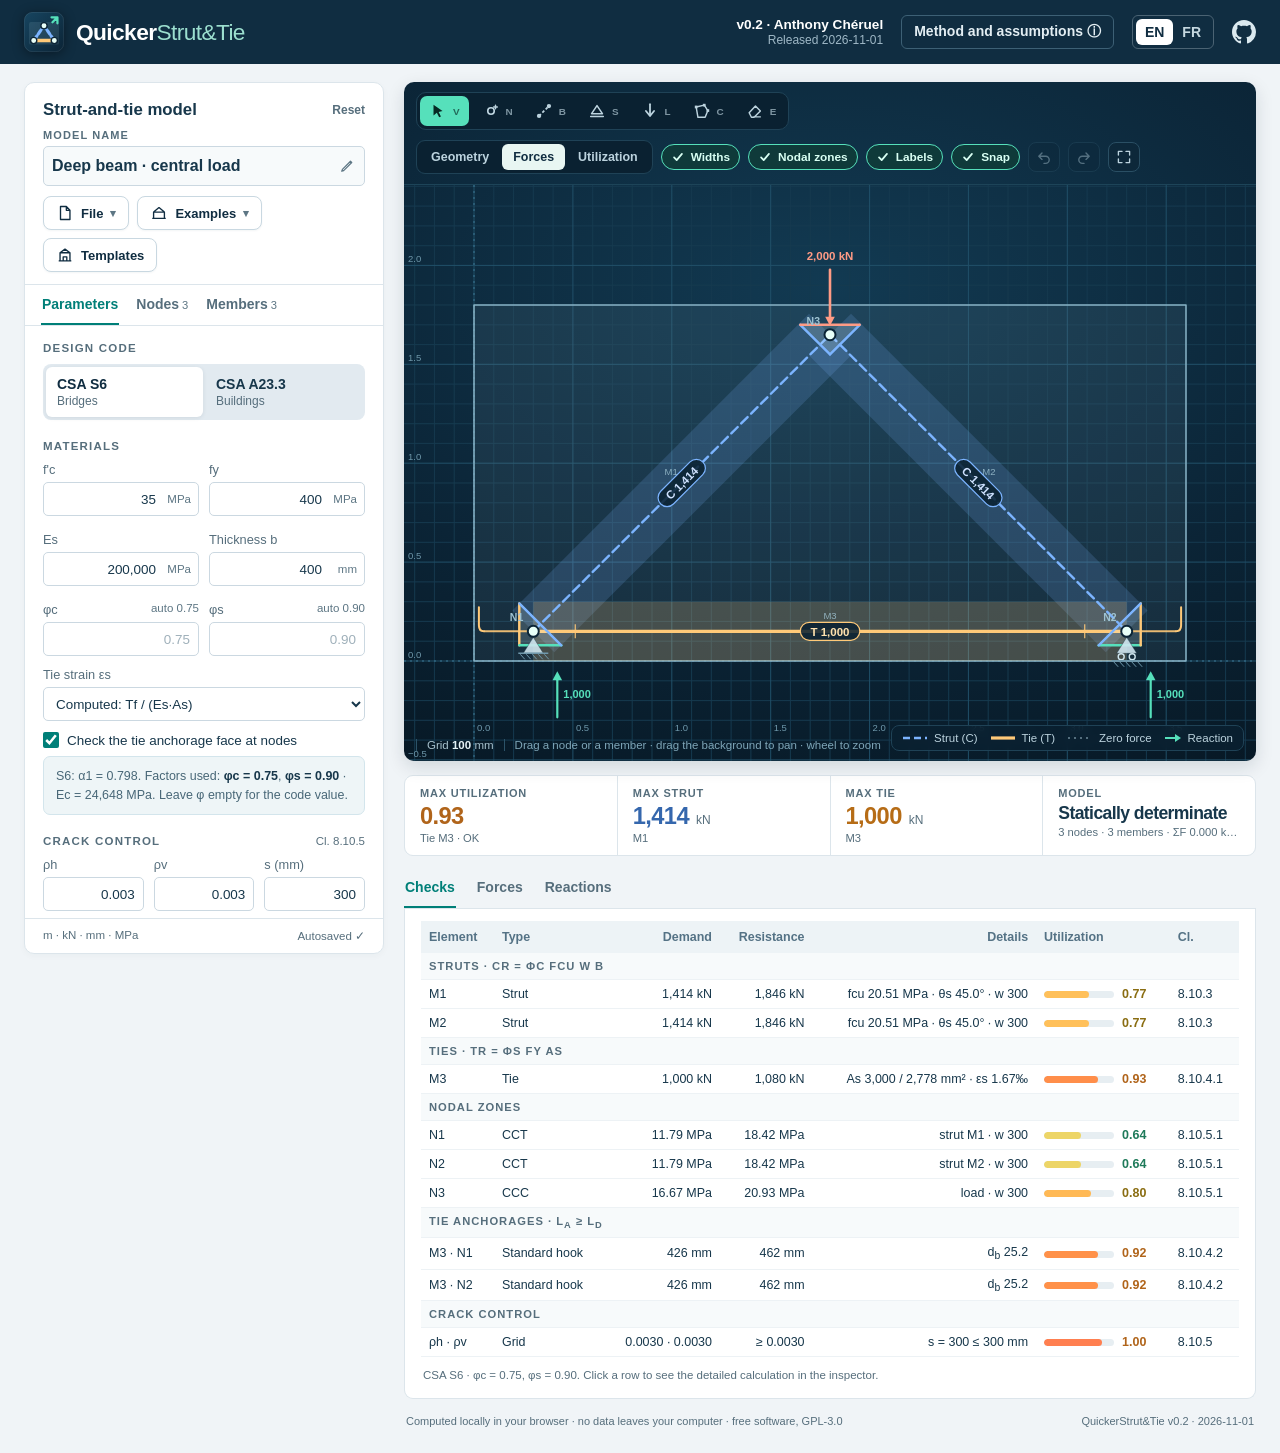
==== commit d56801b7: "QuickerStrut&Tie 0.2: hydrostatic nodal zones, tie anchorage, bridge templates, QuickerPile export, " ====
--- a/app/index.html
+++ b/app/index.html
@@ -1,4 +1,5 @@
 <!doctype html>
+<!-- QuickerStrut&Tie · © 2026 Anthony Chéruel · SPDX-License-Identifier: GPL-3.0-or-later -->
 <html lang="fr">
 <head>
   <meta charset="UTF-8"><meta name="viewport" content="width=device-width,initial-scale=1">
@@ -11,6 +12,7 @@
   <script src="./js/solver.js" defer></script>
   <script src="./js/csa.js" defer></script>
   <script src="./js/examples.js" defer></script>
+  <script src="./js/templates.js" defer></script>
   <script src="./js/i18n.js" defer></script>
   <script src="./js/app.js" defer></script>
   <script src="./js/canvas.js" defer></script>
@@ -19,79 +21,6 @@
   <script src="./js/main.js" defer></script>
 </head>
 <body>
-<div id="splash" aria-hidden="true">
-  <svg viewBox="0 0 1000 600" preserveAspectRatio="xMidYMid meet">
-    <defs>
-      <radialGradient id="sp-bg" cx="50%" cy="42%" r="75%"><stop offset="0" stop-color="#123a52"/><stop offset=".55" stop-color="#0b2436"/><stop offset="1" stop-color="#061520"/></radialGradient>
-      <pattern id="sp-grid" width="20" height="20" patternUnits="userSpaceOnUse"><path d="M20 0H0V20" fill="none" stroke="#2c5b72" stroke-width=".5"/></pattern>
-      <pattern id="sp-grid2" width="100" height="100" patternUnits="userSpaceOnUse"><path d="M100 0H0V100" fill="none" stroke="#3a7390" stroke-width=".8"/></pattern>
-      <filter id="sp-glow" x="-30%" y="-30%" width="160%" height="160%"><feGaussianBlur stdDeviation="3" result="b"/><feMerge><feMergeNode in="b"/><feMergeNode in="SourceGraphic"/></feMerge></filter>
-      <marker id="sp-arrow" markerWidth="8" markerHeight="8" refX="6" refY="4" orient="auto"><path d="M0 0L8 4L0 8Z" fill="#ff9b85"/></marker>
-    </defs>
-    <rect width="1000" height="600" fill="url(#sp-bg)"/>
-    <g id="sp-gridl" opacity="0"><rect width="1000" height="600" fill="url(#sp-grid)"/><rect width="1000" height="600" fill="url(#sp-grid2)"/></g>
-    <rect id="sp-concrete" x="290" y="200" width="420" height="230" rx="2" fill="#9fc3d2" fill-opacity=".09" stroke="#7fa8bb" stroke-width="1.4" opacity="0"/>
-    <path id="sp-band-l" d="M0 0" fill="#7cb4ff" fill-opacity=".17"/>
-    <path id="sp-band-r" d="M0 0" fill="#7cb4ff" fill-opacity=".17"/>
-    <rect id="sp-band-t" x="330" y="395" width="0" height="20" fill="#ffc978" fill-opacity=".2"/>
-    <line id="sp-strut-l" x1="500" y1="225" x2="500" y2="225" stroke="#7cb4ff" stroke-width="3" stroke-dasharray="10 6" filter="url(#sp-glow)"/>
-    <line id="sp-strut-r" x1="500" y1="225" x2="500" y2="225" stroke="#7cb4ff" stroke-width="3" stroke-dasharray="10 6" filter="url(#sp-glow)"/>
-    <line id="sp-tie" x1="335" y1="405" x2="335" y2="405" stroke="#ffc978" stroke-width="4" filter="url(#sp-glow)"/>
-    <g id="sp-nodes" opacity="0">
-      <circle cx="500" cy="225" r="7" fill="#e8fff8" stroke="#0b2436" stroke-width="2"/>
-      <circle cx="335" cy="405" r="7" fill="#e8fff8" stroke="#0b2436" stroke-width="2"/>
-      <circle cx="665" cy="405" r="7" fill="#e8fff8" stroke="#0b2436" stroke-width="2"/>
-      <path d="M335 413l-13 21h26Z M665 413l-13 21h26Z" fill="#cfe6ef" opacity=".9"/>
-      <path d="M315 439h40 M645 439h40" stroke="#6f98ab" stroke-width="1.5"/>
-    </g>
-    <line id="sp-load" x1="500" y1="120" x2="500" y2="120" stroke="#ff9b85" stroke-width="3" marker-end="url(#sp-arrow)"/>
-    <text id="sp-c" x="388" y="300" fill="#cfe2ff" class="sp-small" text-anchor="middle" opacity="0"></text>
-    <text id="sp-t" x="500" y="460" fill="#ffe2ae" class="sp-small" text-anchor="middle" opacity="0"></text>
-    <g id="sp-brand" opacity="0">
-      <g transform="translate(284 48) scale(.9)"><g><defs><linearGradient id="qst-tile-sp" x1="0" y1="0" x2="1" y2="1"><stop offset="0" stop-color="#174560"/><stop offset="1" stop-color="#0b2436"/></linearGradient></defs><rect width="64" height="64" rx="14" fill="url(#qst-tile-sp)"/><rect x=".5" y=".5" width="63" height="63" rx="13.5" fill="none" stroke="#fff" stroke-opacity=".14"/><rect x="8" y="16" width="48" height="36" rx="3" fill="#9fc3d2" fill-opacity=".14"/><path d="M32 22L15.5 45.5M32 22L48.5 45.5" stroke="#7cb4ff" stroke-width="5" stroke-dasharray="6.4 3.4" stroke-linecap="round"/><path d="M15.5 45.5H48.5" stroke="#ffc978" stroke-width="5.6" stroke-linecap="round"/><g fill="#e8fff8" stroke="#0b2436" stroke-width="2.2"><circle cx="32" cy="22" r="5"/><circle cx="15.5" cy="45.5" r="5"/><circle cx="48.5" cy="45.5" r="5"/></g><path d="M44 8.5h9.5V18M53 9l-7.5 7.5" fill="none" stroke="#56e0bb" stroke-width="3.6" stroke-linecap="round" stroke-linejoin="round"/></g></g><text x="532" y="92" text-anchor="middle" class="sp-word"><tspan fill="#fff">Quicker</tspan><tspan fill="#56e0bb">Strut&amp;Tie</tspan></text>
-      <text id="sp-tagline" x="500" y="528" text-anchor="middle" class="sp-tag"></text>
-    </g>
-  </svg>
-  <button id="splash-skip" type="button" aria-label="Skip">›</button>
-</div>
-<script>
-/* Intro: a deep beam strut-and-tie model is drawn and its forces appear (2.4 s). */
-(function(){
-  'use strict';
-  var root=document.getElementById('splash');if(!root)return;
-  var lang='fr';try{var s=localStorage.getItem('qst-lang');if(s==='en'||s==='fr')lang=s;else if(!/^fr/i.test(navigator.language||'fr'))lang='en';}catch(e){}
-  var $=function(i){return document.getElementById(i);};
-  $('sp-tagline').textContent=lang==='fr'?'BIELLES ET TIRANTS · CSA S6 / A23.3':'STRUT-AND-TIE · CSA S6 / A23.3';
-  var reduce=window.matchMedia&&matchMedia('(prefers-reduced-motion: reduce)').matches;
-  var D=2400,t0=performance.now(),done=false;
-  var ease=function(u){u=Math.max(0,Math.min(1,u));return u<.5?4*u*u*u:1-Math.pow(-2*u+2,3)/2;};
-  var fmt=function(v){return Math.round(v).toLocaleString(lang==='fr'?'fr-CA':'en-CA');};
-  function band(id,x1,y1,x2,y2,w,p){var dx=x2-x1,dy=y2-y1,L=Math.hypot(dx,dy),nx=-dy/L*w/2,ny=dx/L*w/2,ex=x1+dx*p,ey=y1+dy*p;
-    $(id).setAttribute('d','M'+(x1+nx)+' '+(y1+ny)+'L'+(ex+nx)+' '+(ey+ny)+'L'+(ex-nx)+' '+(ey-ny)+'L'+(x1-nx)+' '+(y1-ny)+'Z');}
-  function frame(now){
-    var t=reduce?D:now-t0;
-    $('sp-gridl').setAttribute('opacity',(.5*ease(t/500)).toFixed(3));
-    $('sp-concrete').setAttribute('opacity',ease((t-150)/400).toFixed(3));
-    $('sp-nodes').setAttribute('opacity',ease((t-400)/300).toFixed(3));
-    var l=ease((t-500)/450);$('sp-load').setAttribute('y2',(120+88*l).toFixed(1));
-    var s=ease((t-800)/600);
-    $('sp-strut-l').setAttribute('x2',(500-165*s).toFixed(1));$('sp-strut-l').setAttribute('y2',(225+180*s).toFixed(1));
-    $('sp-strut-r').setAttribute('x2',(500+165*s).toFixed(1));$('sp-strut-r').setAttribute('y2',(225+180*s).toFixed(1));
-    band('sp-band-l',500,225,335,405,34,s);band('sp-band-r',500,225,665,405,34,s);
-    var ti=ease((t-1150)/550);$('sp-tie').setAttribute('x2',(335+330*ti).toFixed(1));$('sp-band-t').setAttribute('width',(330*ti).toFixed(1));
-    var f=ease((t-1350)/700);$('sp-c').setAttribute('opacity',f.toFixed(2));$('sp-t').setAttribute('opacity',f.toFixed(2));
-    $('sp-c').textContent='C '+fmt(1414*f)+' kN';$('sp-t').textContent='T '+fmt(1000*f)+' kN';
-    var b=ease((t-1500)/600);$('sp-brand').setAttribute('opacity',b.toFixed(3));$('sp-brand').setAttribute('transform','translate(0 '+(8*(1-b)).toFixed(2)+')');
-    if(t>=D){finish();return;}
-    requestAnimationFrame(frame);
-  }
-  function finish(){if(done)return;done=true;document.body.classList.add('reveal');setTimeout(function(){document.body.classList.remove('reveal');},1500);root.classList.add('out');setTimeout(function(){root.remove();},600);}
-  $('splash-skip').addEventListener('click',finish);
-  document.addEventListener('keydown',function k(e){if(e.key==='Escape'){finish();document.removeEventListener('keydown',k);}});
-  requestAnimationFrame(frame);
-})();
-</script>
-
 <header class="topbar">
   <div class="brand"><svg class="brand-logo" viewBox="0 0 64 64" width="40" height="40" aria-hidden="true"><defs><linearGradient id="qst-tile-top" x1="0" y1="0" x2="1" y2="1"><stop offset="0" stop-color="#174560"/><stop offset="1" stop-color="#0b2436"/></linearGradient></defs><rect width="64" height="64" rx="14" fill="url(#qst-tile-top)"/><rect x=".5" y=".5" width="63" height="63" rx="13.5" fill="none" stroke="#fff" stroke-opacity=".14"/><rect x="8" y="16" width="48" height="36" rx="3" fill="#9fc3d2" fill-opacity=".14"/><path d="M32 22L15.5 45.5M32 22L48.5 45.5" stroke="#7cb4ff" stroke-width="5" stroke-dasharray="6.4 3.4" stroke-linecap="round"/><path d="M15.5 45.5H48.5" stroke="#ffc978" stroke-width="5.6" stroke-linecap="round"/><g fill="#e8fff8" stroke="#0b2436" stroke-width="2.2"><circle cx="32" cy="22" r="5"/><circle cx="15.5" cy="45.5" r="5"/><circle cx="48.5" cy="45.5" r="5"/></g><path d="M44 8.5h9.5V18M53 9l-7.5 7.5" fill="none" stroke="#56e0bb" stroke-width="3.6" stroke-linecap="round" stroke-linejoin="round"/></svg><div>Quicker<span>Strut&amp;Tie</span></div></div>
   <p class="top-warning" role="note"><span class="warning-symbol" aria-hidden="true">!</span><span data-i18n="warning"></span></p>
@@ -117,10 +46,12 @@
             <div class="menu-sep" role="separator"></div>
             <button type="button" id="print-report" role="menuitem"><svg class="mi-ico" viewBox="0 0 20 20" aria-hidden="true"><path d="M5.5 7.5V3h9v4.5 M5.5 14H3.5V8h13v6h-2 M5.5 11.5h9V17h-9z" fill="none" stroke="currentColor" stroke-width="1.5" stroke-linejoin="round"/></svg><span class="mi-text"><b data-i18n="report"></b><small data-i18n="reportSub"></small></span><kbd>Ctrl P</kbd></button>
             <button type="button" id="export-svg" role="menuitem"><svg class="mi-ico" viewBox="0 0 20 20" aria-hidden="true"><path d="M3 15l4.5-9 4 6 2-3 3.5 6z" fill="none" stroke="currentColor" stroke-width="1.5" stroke-linejoin="round"/></svg><span class="mi-text"><b data-i18n="exportSvg"></b><small data-i18n="exportSvgSub"></small></span></button>
+            <button type="button" id="export-pile-menu" role="menuitem"><svg class="mi-ico" viewBox="0 0 20 20" aria-hidden="true"><path d="M4 4h12v4H4z M6.5 8v9 M13.5 8v9 M5 17h3 M12 17h3" fill="none" stroke="currentColor" stroke-width="1.5" stroke-linejoin="round"/></svg><span class="mi-text"><b data-i18n="exportPile"></b><small data-i18n="exportPileSub"></small></span></button>
             <button type="button" id="export-csv" role="menuitem"><svg class="mi-ico" viewBox="0 0 20 20" aria-hidden="true"><rect x="3.5" y="3.5" width="13" height="13" rx="2" fill="none" stroke="currentColor" stroke-width="1.5"/><path d="M3.5 8h13 M3.5 12.3h13 M8 3.5v13" stroke="currentColor" stroke-width="1.3"/></svg><span class="mi-text"><b data-i18n="exportCsv"></b><small data-i18n="exportCsvSub"></small></span></button>
           </div></div>
         <div class="qst-menu"><button type="button" class="menu-button" data-menu-toggle aria-haspopup="menu" aria-expanded="false"><svg class="mi-ico" viewBox="0 0 20 20" aria-hidden="true"><path d="M2.5 16h15 M4 16V9h12v7 M4 9l6-5 6 5" fill="none" stroke="currentColor" stroke-width="1.5" stroke-linejoin="round"/></svg><span data-i18n="examplesMenu"></span><span class="caret" aria-hidden="true">▾</span></button>
           <div class="menu-pop" role="menu" id="examples-list"></div></div>
+        <button type="button" class="menu-button" id="open-templates"><svg class="mi-ico" viewBox="0 0 20 20" aria-hidden="true"><path d="M3 16.5h14 M4.5 16.5v-9h11v9 M4.5 7.5l5.5-4 5.5 4 M8 16.5v-4.5h4v4.5" fill="none" stroke="currentColor" stroke-width="1.5" stroke-linejoin="round"/></svg><span data-i18n="templatesMenu"></span></button>
         <input id="project-file" type="file" accept=".json,application/json" hidden>
       </div>
     </div>
@@ -136,6 +67,7 @@
         <div class="stage-right">
           <div class="dark-seg" id="display-mode" role="group"></div>
           <button type="button" class="chip" id="toggle-bands" aria-pressed="true"></button>
+          <button type="button" class="chip" id="toggle-zones" aria-pressed="true"></button>
           <button type="button" class="chip" id="toggle-ids" aria-pressed="true"></button>
           <button type="button" class="chip" id="toggle-snap" aria-pressed="true"></button>
           <button type="button" class="icon-chip" id="undo" data-i18n-title="undo"><svg viewBox="0 0 20 20" aria-hidden="true"><path d="M7.5 5L3.5 9l4 4 M3.8 9H12a4.5 4.5 0 010 9h-2" fill="none" stroke="currentColor" stroke-width="1.7" stroke-linecap="round" stroke-linejoin="round"/></svg></button>
@@ -161,6 +93,9 @@
 </main>
 
 <dialog id="method-dialog"><div class="dlg-head"><span class="ins-badge">i</span><div><b data-i18n="methodOpen"></b><small data-i18n="methodSub"></small></div><button type="button" class="ins-close" data-close aria-label="Close">×</button></div><div class="dlg-body" id="method-body"></div></dialog>
+<dialog id="tpl-dialog" class="tpl-dialog"><div class="dlg-head"><span class="ins-badge">⌂</span><div><b data-i18n="templatesMenu"></b><small data-i18n="templatesSub"></small></div><button type="button" class="ins-close" data-close aria-label="Close">×</button></div>
+  <div class="tpl-body"><div class="tpl-side"><div class="tpl-kinds" id="tpl-kinds"></div><div id="tpl-form" class="tpl-form"></div></div><div class="tpl-preview"><div id="tpl-svg" class="tpl-svg"></div><div id="tpl-info" class="tpl-info"></div></div></div>
+  <div class="dlg-actions"><button type="button" data-close data-i18n="cancel"></button><button type="button" class="primary" id="tpl-create" data-i18n="tplCreate"></button></div></dialog>
 <dialog id="confirm-dialog" style="width:460px"><form method="dialog"><div class="dlg-head"><div><b id="confirm-title"></b></div></div><div class="dlg-body"><p id="confirm-body"></p></div><div class="dlg-actions"><button value="cancel" data-i18n="cancel"></button><button value="ok" class="primary" id="confirm-ok"></button></div></form></dialog>
 <div id="toast" class="toast" role="status" aria-live="polite"></div>
 <div id="report"></div>
--- a/app/css/app.css
+++ b/app/css/app.css
@@ -1,4 +1,5 @@
 @charset "UTF-8";
+/* SPDX-License-Identifier: GPL-3.0-or-later */
 /* QuickerStrut&Tie — design tokens and layout. */
 :root{
   --navy:#102d41;--navy-2:#0b2436;--navy-3:#061520;--ink:#17374b;--muted:#566e7c;--axis:#5d7684;
@@ -261,17 +262,20 @@
 .toast{position:fixed;left:50%;bottom:22px;transform:translateX(-50%) translateY(20px);background:var(--navy);color:#fff;padding:10px 16px;border-radius:9px;font-size:.84rem;box-shadow:0 10px 26px #0006;opacity:0;transition:all .25s;z-index:200;pointer-events:none}
 .toast.show{opacity:1;transform:translateX(-50%) translateY(0)}
 
-/* ---------- Splash ---------- */
-#splash{position:fixed;inset:0;z-index:1000;background:#061520;display:flex;align-items:center;justify-content:center;transition:opacity .55s ease}
-#splash.out{opacity:0;pointer-events:none}
-#splash svg{width:100%;height:100%}
-#splash .sp-word{font:650 46px "Segoe UI",Inter,Arial,sans-serif;letter-spacing:-1.5px}
-#splash .sp-tag{font:500 15px "Segoe UI",Inter,Arial,sans-serif;fill:#9fc3d2;letter-spacing:2px}
-#splash .sp-small{font:600 12px "Segoe UI",Inter,Arial,sans-serif}
-#splash-skip{position:absolute;right:22px;bottom:22px;background:transparent;border:1px solid #2f5a70;color:#9fc3d2;border-radius:999px;width:38px;height:38px;font-size:1.2rem;padding:0}
-.reveal .inputs,.reveal .stage,.reveal .metrics,.reveal .chart-toolbar,.reveal .result-view{animation:rise .6s cubic-bezier(.2,.7,.2,1) both}
-.reveal .stage{animation-delay:.08s}.reveal .metrics{animation-delay:.16s}.reveal .chart-toolbar,.reveal .result-view{animation-delay:.22s}
-@keyframes rise{from{opacity:0;transform:translateY(12px)}to{opacity:1;transform:none}}
+/* ---------- Templates dialog ---------- */
+.tpl-dialog{width:1040px}
+.tpl-body{display:grid;grid-template-columns:330px minmax(0,1fr);gap:16px;padding:14px 18px;max-height:72vh;overflow:auto}
+.tpl-kinds{display:flex;flex-direction:column;gap:6px;margin-bottom:12px}
+.tpl-kind{display:flex;flex-direction:column;align-items:flex-start;text-align:left;gap:2px;padding:9px 11px;border-radius:9px}
+.tpl-kind small{font-weight:400;color:var(--muted)}
+.tpl-kind.active{border-color:var(--teal);background:#eefaf6;box-shadow:0 0 0 2px #56e0bb44}
+.tpl-form .field{margin-bottom:8px}
+.tpl-preview{display:flex;flex-direction:column;gap:10px;min-width:0}
+.tpl-svg{border:1px solid var(--line);border-radius:10px;overflow:hidden;background:#fff}
+.tpl-svg svg{width:100%;height:auto;display:block}
+.tpl-info{font-size:.8rem;color:var(--muted);line-height:1.55}
+.tpl-info b{color:var(--ink)}
+.tpl-info .bad{color:var(--bad)}
 
 /* ---------- Responsive ---------- */
 @media (max-width:1380px){.top-warning{display:none}}
@@ -282,6 +286,7 @@
   .inspector{width:290px}
 }
 @media (max-width:760px){
+  .tpl-body{grid-template-columns:1fr}
   .topbar{padding:0 12px;height:56px}.brand{font-size:1.15rem}.release-info,.method-open .lbl{display:none}
   .header-right{gap:10px}
   .canvas-wrap{height:68vh}
@@ -350,6 +355,7 @@
   .view-tabs button{padding:8px 1px;font-size:.8rem}
   .result-view{padding:8px 10px 10px}
   dialog{max-height:calc(100svh - 12px)}
+  .tpl-body{grid-template-columns:250px minmax(0,1fr);max-height:calc(100svh - 130px);padding:10px}
   .dlg-body{max-height:calc(100svh - 120px)}
 }
 @media (pointer:coarse){
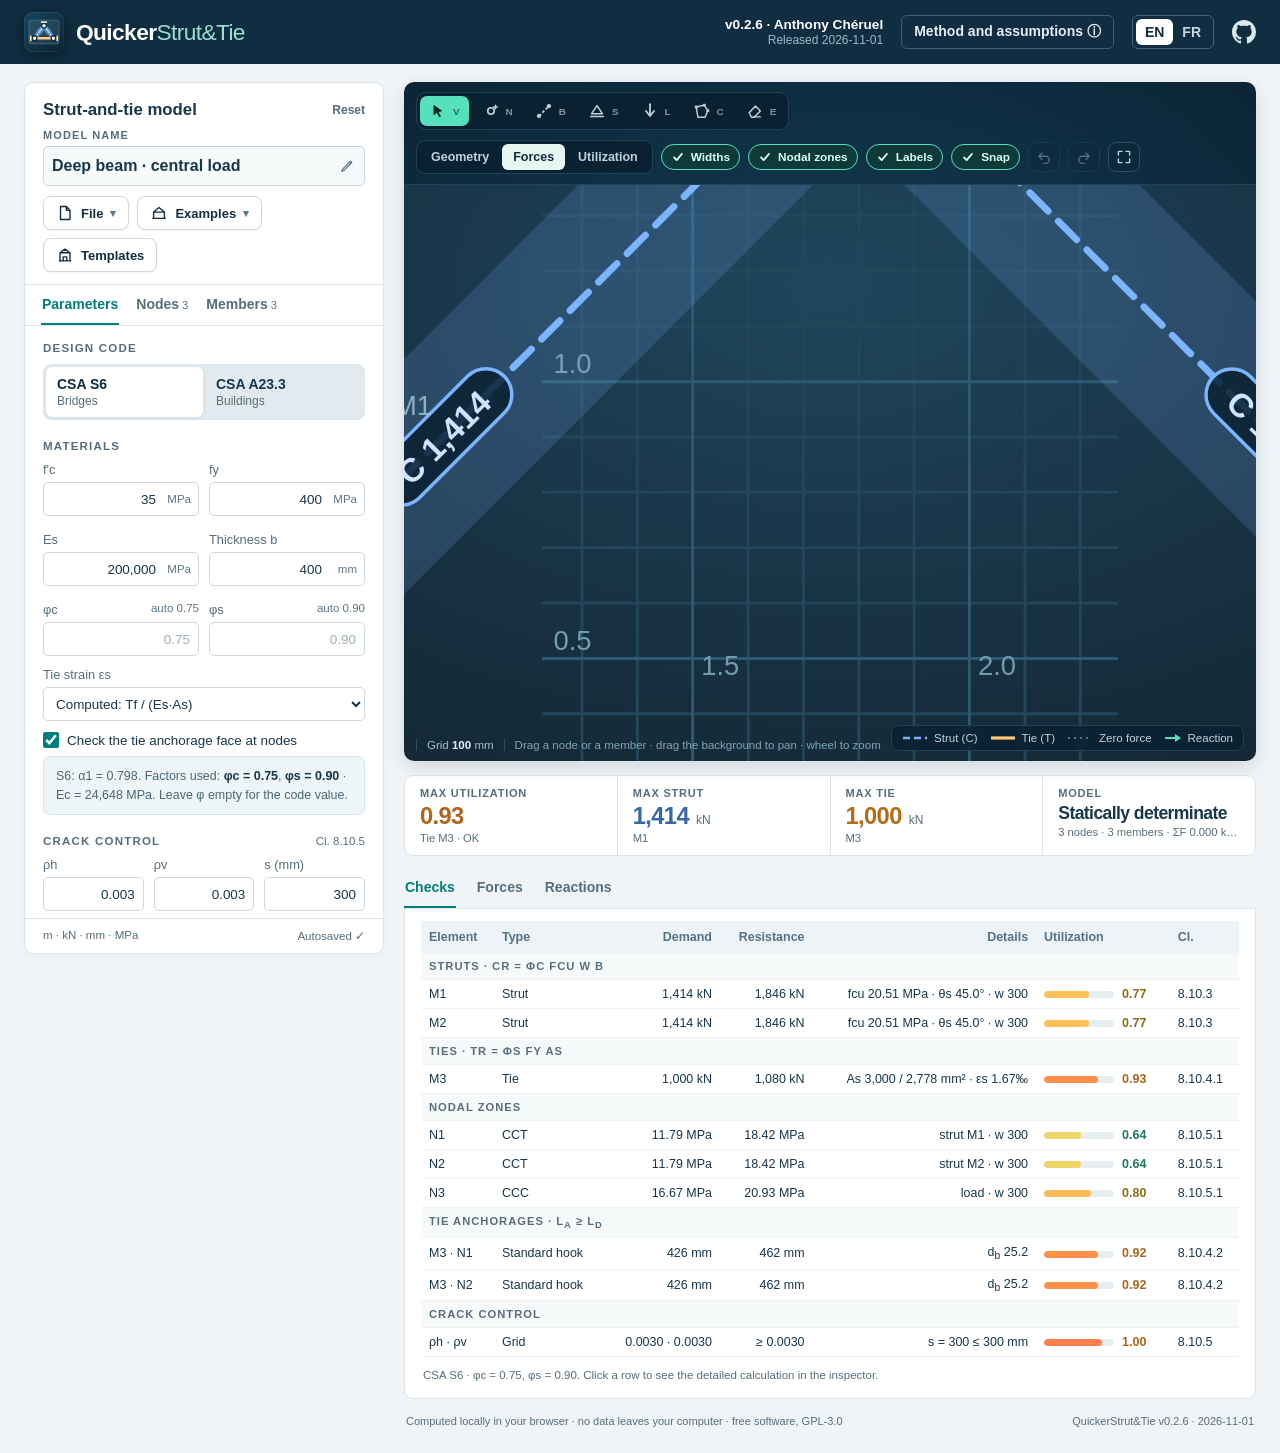
==== commit 9010ca35: "QuickerStrut&Tie 0.2.6: straight load and reaction arrows, new logo - Loads and reactions drawn as s" ====
--- a/app/index.html
+++ b/app/index.html
@@ -6,7 +6,7 @@
   <title>QuickerStrut&amp;Tie · Strut-and-tie models</title>
   <meta name="description" content="Interactive 2D strut-and-tie models checked to CSA S6 and CSA A23.3, computed in your browser.">
   <meta property="og:title" content="QuickerStrut&amp;Tie · Strut-and-tie models"><meta property="og:description" content="Draw a 2D strut-and-tie model, drag its nodes and see forces and CSA S6 / A23.3 checks update live."><meta name="theme-color" content="#102d41">
-  <link rel="icon" href="data:image/svg+xml,%3Csvg xmlns='http://www.w3.org/2000/svg' viewBox='0 0 64 64'%3E%3Crect width='64' height='64' rx='14' fill='%23102d41'/%3E%3Crect x='8' y='16' width='48' height='36' rx='3' fill='%239fc3d2' fill-opacity='.16'/%3E%3Cpath d='M32 22L15.5 45.5M32 22L48.5 45.5' stroke='%237cb4ff' stroke-width='5.5' stroke-linecap='round'/%3E%3Cpath d='M15.5 45.5H48.5' stroke='%23ffc978' stroke-width='6' stroke-linecap='round'/%3E%3Cg fill='%23e8fff8' stroke='%230b2436' stroke-width='2.2'%3E%3Ccircle cx='32' cy='22' r='5.5'/%3E%3Ccircle cx='15.5' cy='45.5' r='5.5'/%3E%3Ccircle cx='48.5' cy='45.5' r='5.5'/%3E%3C/g%3E%3Cpath d='M44 8.5h9.5V18M53 9l-7.5 7.5' fill='none' stroke='%2356e0bb' stroke-width='4' stroke-linecap='round' stroke-linejoin='round'/%3E%3C/svg%3E">
+  <link rel="icon" href="data:image/svg+xml,%3Csvg xmlns=%22http://www.w3.org/2000/svg%22 viewBox=%220 0 64 64%22%3E%3Cdefs%3E%3ClinearGradient id=%22t%22 x1=%220%22 y1=%220%22 x2=%221%22 y2=%221%22%3E%3Cstop offset=%220%22 stop-color=%22%23174560%22/%3E%3Cstop offset=%221%22 stop-color=%22%230a2233%22/%3E%3C/linearGradient%3E%3ClinearGradient id=%22s%22 x1=%220%22 y1=%220%22 x2=%220%22 y2=%221%22%3E%3Cstop offset=%220%22 stop-color=%22%238cc6ff%22 stop-opacity=%22.75%22/%3E%3Cstop offset=%221%22 stop-color=%22%234f8fe6%22 stop-opacity=%22.55%22/%3E%3C/linearGradient%3E%3C/defs%3E%3Crect width=%2264%22 height=%2264%22 rx=%2214%22 fill=%22url(%23t)%22/%3E%3Crect x=%22.5%22 y=%22.5%22 width=%2263%22 height=%2263%22 rx=%2213.5%22 fill=%22none%22 stroke=%22%23fff%22 stroke-opacity=%22.12%22/%3E%3Crect x=%228%22 y=%2213%22 width=%2248%22 height=%2238%22 rx=%223.5%22 fill=%22%23cfe3ec%22 fill-opacity=%22.1%22 stroke=%22%23cfe3ec%22 stroke-opacity=%22.32%22 stroke-width=%221.2%22/%3E%3Cpath d=%22M33.9 23.4Q29.9 36.1 18.9 43.4L15.1 40.6Q19.1 27.9 30.1 20.6ZM30.1 23.4Q34.1 36.1 45.1 43.4L48.9 40.6Q44.9 27.9 33.9 20.6Z%22 fill=%22url(%23s)%22/%3E%3Cpath d=%22M32 22L17 42M32 22L47 42%22 stroke=%22%23d6ecff%22 stroke-width=%221.8%22 stroke-dasharray=%223.2 2.2%22 stroke-linecap=%22round%22/%3E%3Crect x=%2227%22 y=%2214.8%22 width=%2210%22 height=%222.6%22 rx=%22.9%22 fill=%22%23e8fff8%22 fill-opacity=%22.9%22/%3E%3Crect x=%2211.5%22 y=%2240%22 width=%2241%22 height=%224%22 rx=%221.3%22 fill=%22%23ffc978%22/%3E%3Crect x=%229.4%22 y=%2237.4%22 width=%222.6%22 height=%229.2%22 rx=%22.8%22 fill=%22%23ffe3ad%22/%3E%3Crect x=%2252%22 y=%2237.4%22 width=%222.6%22 height=%229.2%22 rx=%22.8%22 fill=%22%23ffe3ad%22/%3E%3Cg fill=%22%23f2fffb%22 stroke=%22%230b2436%22 stroke-width=%221.8%22%3E%3Ccircle cx=%2232%22 cy=%2222%22 r=%223.7%22/%3E%3Ccircle cx=%2217%22 cy=%2242%22 r=%223.7%22/%3E%3Ccircle cx=%2247%22 cy=%2242%22 r=%223.7%22/%3E%3C/g%3E%3C/svg%3E">
   <link rel="stylesheet" href="./css/app.css">
   <script src="./js/version.js" defer></script>
   <script src="./js/solver.js" defer></script>
@@ -22,7 +22,7 @@
 </head>
 <body>
 <header class="topbar">
-  <div class="brand"><svg class="brand-logo" viewBox="0 0 64 64" width="40" height="40" aria-hidden="true"><defs><linearGradient id="qst-tile-top" x1="0" y1="0" x2="1" y2="1"><stop offset="0" stop-color="#174560"/><stop offset="1" stop-color="#0b2436"/></linearGradient></defs><rect width="64" height="64" rx="14" fill="url(#qst-tile-top)"/><rect x=".5" y=".5" width="63" height="63" rx="13.5" fill="none" stroke="#fff" stroke-opacity=".14"/><rect x="8" y="16" width="48" height="36" rx="3" fill="#9fc3d2" fill-opacity=".14"/><path d="M32 22L15.5 45.5M32 22L48.5 45.5" stroke="#7cb4ff" stroke-width="5" stroke-dasharray="6.4 3.4" stroke-linecap="round"/><path d="M15.5 45.5H48.5" stroke="#ffc978" stroke-width="5.6" stroke-linecap="round"/><g fill="#e8fff8" stroke="#0b2436" stroke-width="2.2"><circle cx="32" cy="22" r="5"/><circle cx="15.5" cy="45.5" r="5"/><circle cx="48.5" cy="45.5" r="5"/></g><path d="M44 8.5h9.5V18M53 9l-7.5 7.5" fill="none" stroke="#56e0bb" stroke-width="3.6" stroke-linecap="round" stroke-linejoin="round"/></svg><div>Quicker<span>Strut&amp;Tie</span></div></div>
+  <div class="brand"><svg class="brand-logo" viewBox="0 0 64 64" width="40" height="40" aria-hidden="true"><defs><linearGradient id="qst-tile-top" x1="0" y1="0" x2="1" y2="1"><stop offset="0" stop-color="#174560"/><stop offset="1" stop-color="#0a2233"/></linearGradient><linearGradient id="qst-strut-top" x1="0" y1="0" x2="0" y2="1"><stop offset="0" stop-color="#8cc6ff" stop-opacity=".75"/><stop offset="1" stop-color="#4f8fe6" stop-opacity=".55"/></linearGradient></defs><rect width="64" height="64" rx="14" fill="url(#qst-tile-top)"/><rect x=".5" y=".5" width="63" height="63" rx="13.5" fill="none" stroke="#fff" stroke-opacity=".12"/><rect x="8" y="13" width="48" height="38" rx="3.5" fill="#cfe3ec" fill-opacity=".1" stroke="#cfe3ec" stroke-opacity=".32" stroke-width="1.2"/><path d="M33.9 23.4Q29.9 36.1 18.9 43.4L15.1 40.6Q19.1 27.9 30.1 20.6ZM30.1 23.4Q34.1 36.1 45.1 43.4L48.9 40.6Q44.9 27.9 33.9 20.6Z" fill="url(#qst-strut-top)"/><path d="M32 22L17 42M32 22L47 42" stroke="#d6ecff" stroke-width="1.8" stroke-dasharray="3.2 2.2" stroke-linecap="round"/><rect x="27" y="14.8" width="10" height="2.6" rx=".9" fill="#e8fff8" fill-opacity=".9"/><rect x="11.5" y="40" width="41" height="4" rx="1.3" fill="#ffc978"/><rect x="9.4" y="37.4" width="2.6" height="9.2" rx=".8" fill="#ffe3ad"/><rect x="52" y="37.4" width="2.6" height="9.2" rx=".8" fill="#ffe3ad"/><g fill="#f2fffb" stroke="#0b2436" stroke-width="1.8"><circle cx="32" cy="22" r="3.7"/><circle cx="17" cy="42" r="3.7"/><circle cx="47" cy="42" r="3.7"/></g></svg><div>Quicker<span>Strut&amp;Tie</span></div></div>
   <p class="top-warning" role="note"><span class="warning-symbol" aria-hidden="true">!</span><span data-i18n="warning"></span></p>
   <div class="header-right">
     <div class="release-info"><b id="release-version"></b><small id="release-date"></small></div>
--- a/app/css/app.css
+++ b/app/css/app.css
@@ -50,7 +50,7 @@
 
 /* ---------- Workspace ---------- */
 .workspace{display:grid;grid-template-columns:360px minmax(0,1fr);gap:20px;max-width:1880px;margin:0 auto;padding:18px 24px 12px}
-.inputs{align-self:start;position:sticky;top:14px;background:#fff;border:1px solid var(--line);border-radius:var(--radius);box-shadow:var(--shadow);max-height:calc(100vh - 28px);display:flex;flex-direction:column;min-width:0}
+.inputs{align-self:start;position:sticky;top:14px;z-index:20;background:#fff;border:1px solid var(--line);border-radius:var(--radius);box-shadow:var(--shadow);max-height:calc(100vh - 28px);display:flex;flex-direction:column;min-width:0}
 .panel-heading{display:flex;align-items:center;justify-content:space-between;padding:16px 18px 8px}
 h1{font-size:1.05rem;margin:0;font-weight:650}
 .text-button{border:0;padding:4px 0;background:none;color:var(--muted);font-size:.75rem}
@@ -69,7 +69,7 @@
 .menu-button .caret{font-size:.7rem;color:var(--axis);transition:transform .15s}
 .qst-menu.open .caret{transform:rotate(180deg)}
 .mi-ico{width:18px;height:18px;flex:none}
-.menu-pop{display:none;position:absolute;z-index:60;left:0;top:calc(100% + 6px);min-width:300px;padding:6px;background:#fff;border:1px solid #d3e0e7;border-radius:11px;box-shadow:0 10px 24px #0b1e2b26}
+.menu-pop{display:none;position:absolute;z-index:60;left:0;top:calc(100% + 6px);min-width:300px;max-height:680px;overflow-y:auto;scrollbar-width:thin;padding:6px;background:#fff;border:1px solid #d3e0e7;border-radius:11px;box-shadow:0 10px 24px #0b1e2b26}
 .qst-menu.open>.menu-pop{display:block;animation:menuIn .14s ease-out}
 @keyframes menuIn{from{opacity:0;transform:translateY(-4px)}to{opacity:1;transform:none}}
 .menu-pop button{display:flex;align-items:center;gap:11px;width:100%;padding:8px 10px;border:0;border-radius:8px;background:none;color:var(--ink);text-align:left;font-size:.8125rem}
@@ -131,7 +131,7 @@
 
 /* ---------- Stage (canvas) ---------- */
 .results{min-width:0;display:flex;flex-direction:column}
-.stage{background:radial-gradient(120% 90% at 50% 30%,#123a52 0%,var(--navy-2) 55%,var(--navy-3) 100%);border-radius:var(--radius);color:#fff;overflow:hidden;box-shadow:0 6px 18px #0b1e2b22;position:relative}
+.stage{background:radial-gradient(120% 90% at 50% 30%,#123a52 0%,var(--navy-2) 55%,var(--navy-3) 100%);border-radius:var(--radius);color:#fff;overflow:hidden;box-shadow:0 6px 18px #0b1e2b22;position:relative;isolation:isolate}
 .stage-top{display:flex;align-items:center;justify-content:space-between;gap:10px;padding:10px 12px;border-bottom:1px solid #1d4458;flex-wrap:wrap}
 .toolbox{display:flex;gap:4px;padding:3px;background:#0a2131;border:1px solid #1f4256;border-radius:10px}
 .tool{display:flex;align-items:center;gap:6px;border:0;background:transparent;color:#bcd3de;padding:6px 9px;border-radius:7px;font-size:.78rem;position:relative}
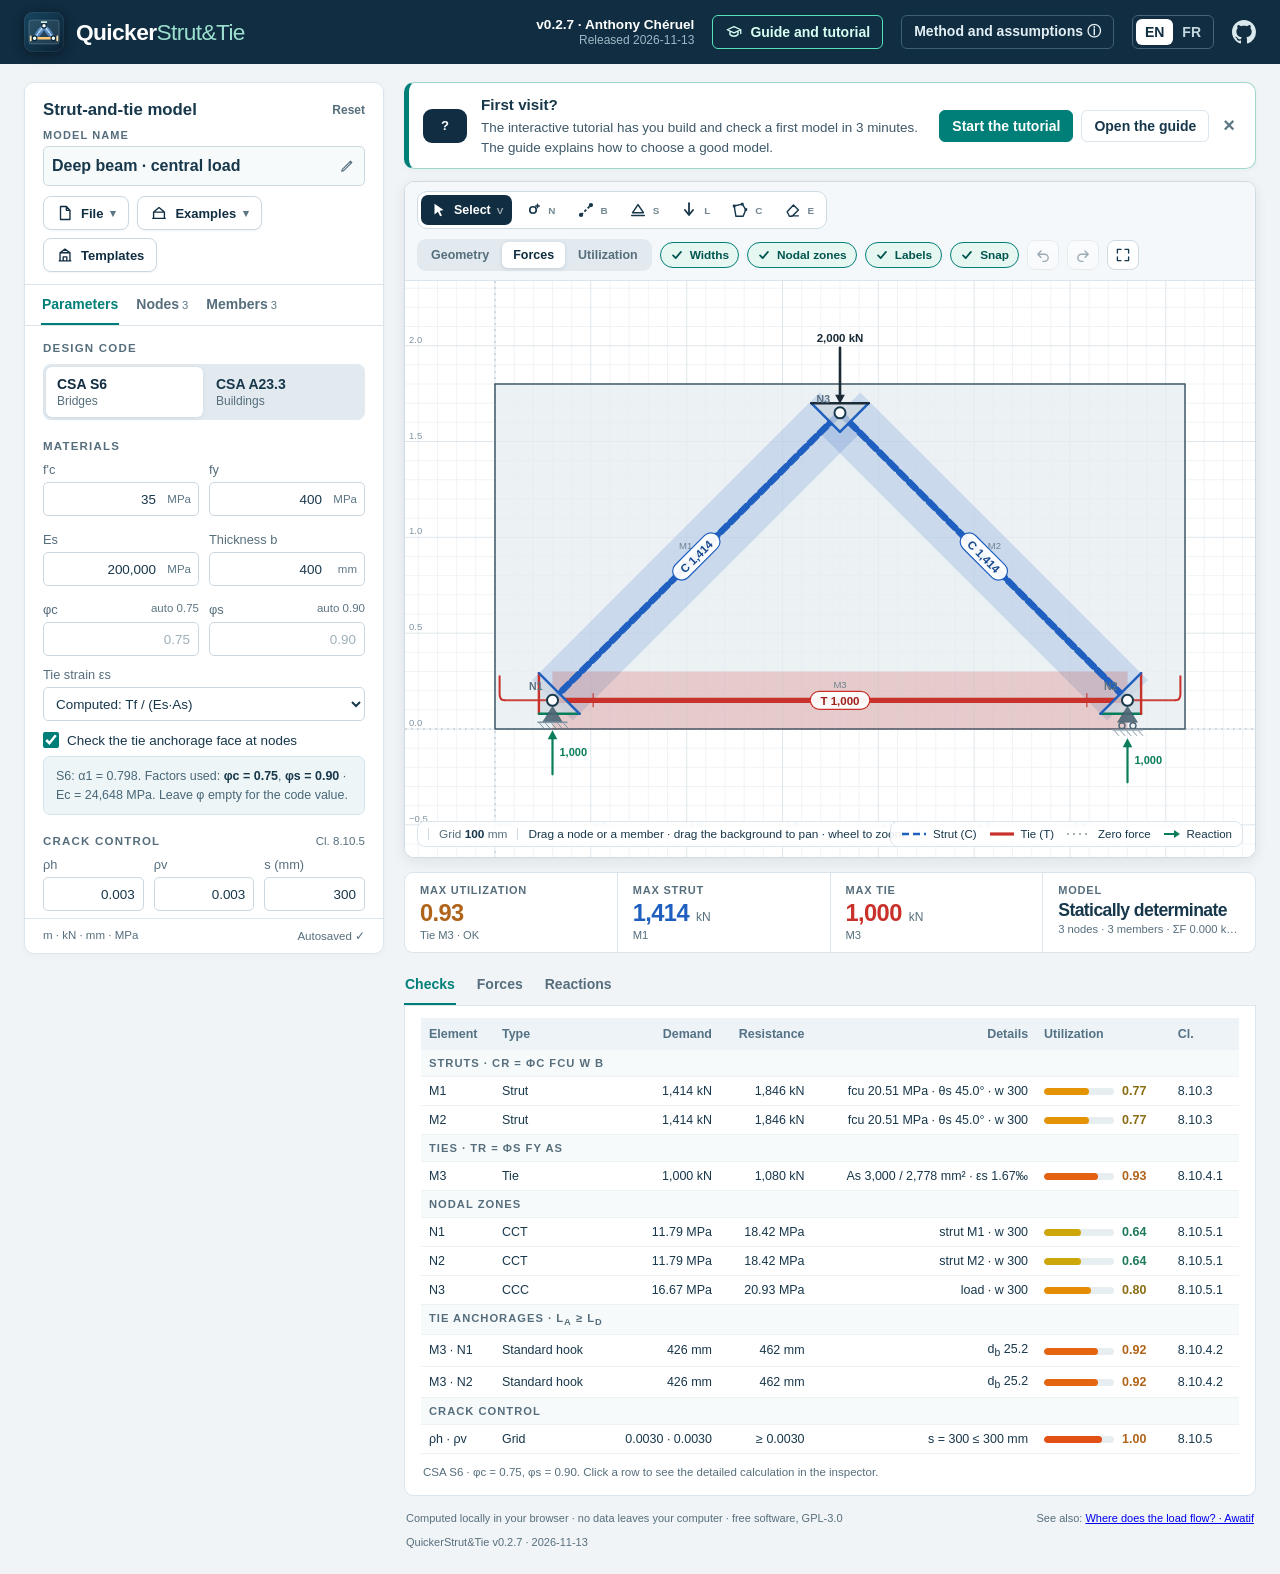
==== commit 8e31d947: "QuickerStrut&Tie 0.2.7: editor, design guide and bridge examples" ====
--- a/app/index.html
+++ b/app/index.html
@@ -18,6 +18,7 @@
   <script src="./js/canvas.js" defer></script>
   <script src="./js/panels.js" defer></script>
   <script src="./js/report.js" defer></script>
+  <script src="./js/guide.js" defer></script>
   <script src="./js/main.js" defer></script>
 </head>
 <body>
@@ -26,6 +27,7 @@
   <p class="top-warning" role="note"><span class="warning-symbol" aria-hidden="true">!</span><span data-i18n="warning"></span></p>
   <div class="header-right">
     <div class="release-info"><b id="release-version"></b><small id="release-date"></small></div>
+    <button id="guide-open" class="method-open guide-open" type="button" data-i18n-title="guideOpen"><svg viewBox="0 0 20 20" aria-hidden="true"><path d="M2.5 7.5L10 4l7.5 3.5L10 11z M5.5 9.2v3.6c1.2 1.3 2.7 1.9 4.5 1.9s3.3-.6 4.5-1.9V9.2 M17.5 7.5v4.2" fill="none" stroke="currentColor" stroke-width="1.5" stroke-linejoin="round" stroke-linecap="round"/></svg><span class="lbl" data-i18n="guideOpen"></span></button>
     <button id="method-open" class="method-open" type="button"><span class="lbl" data-i18n="methodOpen"></span><span aria-hidden="true"> ⓘ</span></button>
     <div class="language" role="group" aria-label="Language / Langue"><button id="lang-en" type="button">EN</button><button id="lang-fr" type="button">FR</button></div>
     <a class="github-link" href="https://github.com/acheruel/QuickerStrut-Tie" target="_blank" rel="noopener noreferrer" title="GitHub · acheruel/QuickerStrut-Tie" aria-label="GitHub · acheruel/QuickerStrut-Tie"><svg viewBox="0 0 16 16" aria-hidden="true"><path fill="currentColor" d="M8 0C3.58 0 0 3.58 0 8c0 3.54 2.29 6.53 5.47 7.59.4.07.55-.17.55-.38 0-.19-.01-.82-.01-1.49-2.01.37-2.53-.49-2.69-.94-.09-.23-.48-.94-.82-1.13-.28-.15-.68-.52-.01-.53.63-.01 1.08.58 1.23.82.72 1.21 1.87.87 2.33.66.07-.52.28-.87.51-1.07-1.78-.2-3.64-.89-3.64-3.95 0-.87.31-1.59.82-2.15-.08-.2-.36-1.02.08-2.12 0 0 .67-.21 2.2.82.64-.18 1.32-.27 2-.27.68 0 1.36.09 2 .27 1.53-1.04 2.2-.82 2.2-.82.44 1.1.16 1.92.08 2.12.51.56.82 1.27.82 2.15 0 3.07-1.87 3.75-3.65 3.95.29.25.54.73.54 1.48 0 1.07-.01 1.93-.01 2.2 0 .21.15.46.55.38A8.013 8.013 0 0016 8c0-4.42-3.58-8-8-8z"/></svg></a>
@@ -61,11 +63,12 @@
   </aside>
 
   <section class="results" aria-label="Results">
+    <div id="coach" class="coach hidden" aria-live="polite"></div>
     <div class="stage">
       <div class="stage-top">
         <div class="toolbox" role="toolbar" id="toolbox"></div>
         <div class="stage-right">
-          <div class="dark-seg" id="display-mode" role="group"></div>
+          <div class="mode-seg" id="display-mode" role="group"></div>
           <button type="button" class="chip" id="toggle-bands" aria-pressed="true"></button>
           <button type="button" class="chip" id="toggle-zones" aria-pressed="true"></button>
           <button type="button" class="chip" id="toggle-ids" aria-pressed="true"></button>
@@ -88,11 +91,14 @@
     <div class="metrics" id="metrics"></div>
     <div class="chart-toolbar"><div class="view-tabs" role="tablist" id="view-tabs"><button type="button" class="active" data-view="checks" data-i18n="viewChecks"></button><button type="button" data-view="forces" data-i18n="viewForces"></button><button type="button" data-view="reactions" data-i18n="viewReactions"></button></div></div>
     <div class="result-view" id="result-view"></div>
-    <div class="result-footer"><span data-i18n="footerNote"></span><span id="footer-version"></span></div>
+    <div class="result-footer"><span data-i18n="footerNote"></span><span><span data-i18n="seeAlso"></span> <a href="https://awatif.co/examples/strut/" target="_blank" rel="noopener noreferrer">Where does the load flow? · Awatif</a></span><span id="footer-version"></span></div>
   </section>
 </main>
 
 <dialog id="method-dialog"><div class="dlg-head"><span class="ins-badge">i</span><div><b data-i18n="methodOpen"></b><small data-i18n="methodSub"></small></div><button type="button" class="ins-close" data-close aria-label="Close">×</button></div><div class="dlg-body" id="method-body"></div></dialog>
+<dialog id="guide-dialog" aria-labelledby="guide-title"><div class="dlg-head"><span class="ins-badge" aria-hidden="true">?</span><div><b id="guide-title" data-i18n="guideOpen"></b><small data-i18n="guideSub"></small></div><button type="button" class="ins-close" data-close data-i18n-title="close">×</button></div>
+  <div class="guide-start"><div><b data-i18n="tutTitle"></b><small data-i18n="tutLead"></small></div><button type="button" class="primary" id="tut-start" data-i18n="tutStart"></button></div>
+  <div class="dlg-body guide-body" id="guide-body"></div></dialog>
 <dialog id="tpl-dialog" class="tpl-dialog"><div class="dlg-head"><span class="ins-badge">⌂</span><div><b data-i18n="templatesMenu"></b><small data-i18n="templatesSub"></small></div><button type="button" class="ins-close" data-close aria-label="Close">×</button></div>
   <div class="tpl-body"><div class="tpl-side"><div class="tpl-kinds" id="tpl-kinds"></div><div id="tpl-form" class="tpl-form"></div></div><div class="tpl-preview"><div id="tpl-svg" class="tpl-svg"></div><div id="tpl-info" class="tpl-info"></div></div></div>
   <div class="dlg-actions"><button type="button" data-close data-i18n="cancel"></button><button type="button" class="primary" id="tpl-create" data-i18n="tplCreate"></button></div></dialog>
--- a/app/css/app.css
+++ b/app/css/app.css
@@ -4,8 +4,8 @@
 :root{
   --navy:#102d41;--navy-2:#0b2436;--navy-3:#061520;--ink:#17374b;--muted:#566e7c;--axis:#5d7684;
   --line:#dce5eb;--paper:#fff;--bg:#f0f4f7;--teal:#007f78;--mint:#56e0bb;--mint-soft:#d9f5eb;
-  --amber:#b66c16;--blue:#3567ad;--coral:#c4513a;--ok:#1f7a5a;--warn:#9a6a12;--bad:#b23a2a;
-  --strut:#7cb4ff;--tie:#ffc978;--load:#ff9b85;--react:#56e0bb;
+  --amber:#b66c16;--ok:#1f7a5a;--warn:#9a6a12;--bad:#b23a2a;
+  --strut:#1f5fbf;--tie:#c8322b;--edge:#cfdbe3;
   --shadow:0 2px 7px #15354a08;--radius:10px;
   font-family:"Segoe UI",Inter,Roboto,Arial,sans-serif;color:var(--ink);font-size:16px;
 }
@@ -47,6 +47,8 @@
 .language button:hover:not(.selected){background:#1b3d52}
 .github-link{color:#dbe9ef;display:flex}
 .github-link svg{width:24px;height:24px}
+.guide-open{display:inline-flex;align-items:center;gap:7px;border-color:#56e0bb;color:#d8fff3}
+.guide-open svg{width:18px;height:18px}
 
 /* ---------- Workspace ---------- */
 .workspace{display:grid;grid-template-columns:360px minmax(0,1fr);gap:20px;max-width:1880px;margin:0 auto;padding:18px 24px 12px}
@@ -79,7 +81,7 @@
 .mi-text b{font-weight:650}
 .mi-text small{color:var(--muted);font-weight:400}
 .menu-sep{height:1px;background:var(--line);margin:5px 4px}
-.ex-thumb{width:58px;height:34px;flex:none;border-radius:6px;background:var(--navy);display:block}
+.ex-thumb{width:58px;height:34px;flex:none;border-radius:6px;background:#fff;border:1px solid var(--line);display:block}
 .input-tabs{display:flex;padding:0 16px;border-bottom:1px solid var(--line);gap:16px}
 .input-tabs button,.view-tabs button{border:0;border-radius:0;background:none;padding:11px 1px;color:var(--muted);border-bottom:2px solid transparent}
 .input-tabs button:hover,.view-tabs button:hover{background:none!important;color:var(--ink)}
@@ -119,8 +121,8 @@
 .row-card input,.row-card select{min-height:30px;padding:3px 6px;font-size:.8rem}
 .row-card .mini{font-size:.62rem;color:var(--axis);display:block;margin:0 0 2px 2px;letter-spacing:.3px}
 .tag{display:inline-flex;align-items:center;justify-content:center;height:24px;border-radius:6px;font-weight:700;font-size:.78rem;color:var(--navy);background:#eaf1f5;cursor:pointer}
-.tag.strut{background:#e3eefe;color:#244f8e}
-.tag.tie{background:#fdf0db;color:#7a4a0c}
+.tag.strut{background:#e3eefe;color:#17498f}
+.tag.tie{background:#fde8e6;color:#9c231c}
 .tag.zero{background:#eef1f3;color:#71818b}
 .del{border:0;background:none;color:#97a9b4;font-size:1.05rem;padding:0;height:26px}
 .del:hover:not(:disabled){color:var(--bad);background:none}
@@ -129,30 +131,45 @@
 .bars-pick b{text-align:center;color:var(--axis);font-weight:400}
 .input-footer{padding:10px 18px;border-top:1px solid var(--line);color:var(--muted);font-size:.72rem;display:flex;justify-content:space-between;gap:8px}
 
+/* ---------- Tutorial strip ---------- */
+.coach{display:flex;align-items:center;gap:14px;margin-bottom:12px;padding:11px 14px;background:#fff;border:1px solid #9fd8cb;border-left:5px solid var(--teal);border-radius:var(--radius);box-shadow:var(--shadow)}
+.coach.done{border-color:#7fcf9f;border-left-color:var(--ok);background:#f4fbf7}
+.coach-n{flex:none;min-width:44px;height:34px;padding:0 8px;border-radius:9px;background:var(--navy);color:#fff;font-weight:700;font-size:.82rem;display:flex;align-items:center;justify-content:center}
+.coach-text{flex:1;min-width:0;display:flex;flex-direction:column;gap:2px;font-size:.84rem;line-height:1.45}
+.coach-text b{font-size:.95rem}
+.coach-text span{color:#3d5868}
+.coach-text span b{font-size:inherit;color:var(--ink)}
+.coach-actions{display:flex;align-items:center;gap:8px;flex:none}
+.coach-ok{color:var(--ok);font-weight:700;font-size:.8rem;white-space:nowrap}
+.coach-x{border:0;background:none;font-size:1.25rem;color:var(--axis);padding:2px 6px}
+.coach-target{outline:3px solid var(--teal)!important;outline-offset:2px;animation:coachPulse 1.2s ease-in-out infinite}
+@keyframes coachPulse{50%{outline-offset:5px;outline-color:#56e0bb}}
+
 /* ---------- Stage (canvas) ---------- */
 .results{min-width:0;display:flex;flex-direction:column}
-.stage{background:radial-gradient(120% 90% at 50% 30%,#123a52 0%,var(--navy-2) 55%,var(--navy-3) 100%);border-radius:var(--radius);color:#fff;overflow:hidden;box-shadow:0 6px 18px #0b1e2b22;position:relative;isolation:isolate}
-.stage-top{display:flex;align-items:center;justify-content:space-between;gap:10px;padding:10px 12px;border-bottom:1px solid #1d4458;flex-wrap:wrap}
-.toolbox{display:flex;gap:4px;padding:3px;background:#0a2131;border:1px solid #1f4256;border-radius:10px}
-.tool{display:flex;align-items:center;gap:6px;border:0;background:transparent;color:#bcd3de;padding:6px 9px;border-radius:7px;font-size:.78rem;position:relative}
+.stage{background:#fff;border:1px solid var(--edge);border-radius:var(--radius);color:var(--ink);overflow:hidden;box-shadow:0 4px 14px #0b1e2b14;position:relative;isolation:isolate}
+.stage-top{display:flex;align-items:center;justify-content:space-between;gap:10px;padding:9px 12px;border-bottom:1px solid var(--line);background:#f5f8fa;flex-wrap:wrap}
+.toolbox{display:flex;gap:3px;padding:3px;background:#fff;border:1px solid var(--edge);border-radius:10px}
+.tool{display:flex;align-items:center;gap:6px;border:0;background:transparent;color:var(--ink);padding:6px 9px;border-radius:7px;font-size:.78rem;position:relative}
 .tool svg{width:18px;height:18px}
-.tool:hover:not(:disabled){background:#163a50;color:#fff}
-.tool.active{background:#56e0bb;color:#062a24}
-.tool .k{font-size:.62rem;opacity:.65;font-weight:700}
+.tool:hover:not(:disabled){background:#e8f0f4}
+.tool.active,.tool.active:hover{background:var(--navy);color:#fff}
+.tool .k{font-size:.62rem;opacity:.6;font-weight:700}
 .tool .tl{display:none}
+.tool.active .tl{display:inline}
 .stage-right{display:flex;align-items:center;gap:8px;flex-wrap:wrap}
-.dark-seg{display:inline-flex;padding:3px;background:#0a2131;border:1px solid #1f4256;border-radius:9px;gap:2px}
-.dark-seg button{border:0;background:transparent;color:#bcd3de;padding:6px 11px;font-size:.78rem;border-radius:6px}
-.dark-seg button:hover:not(:disabled){background:#163a50;color:#fff}
-.dark-seg button.active{background:#e8f6f2;color:var(--navy)}
-.chip{display:inline-flex;align-items:center;gap:6px;border:1px solid #2a4f64;background:#0d283a;color:#bcd3de;padding:5px 9px;border-radius:999px;font-size:.74rem;font-weight:600}
-.chip:hover:not(:disabled){background:#163a50;color:#fff}
-.chip[aria-pressed=true]{border-color:#56e0bb;color:#d8fff3;background:#0f3a3a}
+.mode-seg{display:inline-flex;padding:3px;background:#e2eaf0;border-radius:9px;gap:2px}
+.mode-seg button{border:0;background:transparent;color:var(--muted);padding:6px 11px;font-size:.78rem;border-radius:6px}
+.mode-seg button:hover:not(:disabled){background:#d3dfe7;color:var(--ink)}
+.mode-seg button.active{background:#fff;color:var(--navy);box-shadow:0 1px 4px #20374726}
+.chip{display:inline-flex;align-items:center;gap:6px;border:1px solid var(--edge);background:#fff;color:var(--muted);padding:5px 9px;border-radius:999px;font-size:.74rem;font-weight:600}
+.chip:hover:not(:disabled){background:#eef5f7;color:var(--ink)}
+.chip[aria-pressed=true]{border-color:var(--teal);color:#00564f;background:#e6f6f1}
 .chip svg{width:14px;height:14px}
-.icon-chip{width:32px;height:30px;padding:0;display:inline-flex;align-items:center;justify-content:center;border:1px solid #2a4f64;background:#0d283a;color:#bcd3de;border-radius:8px}
-.icon-chip:hover:not(:disabled){background:#163a50;color:#fff}
+.icon-chip{width:32px;height:30px;padding:0;display:inline-flex;align-items:center;justify-content:center;border:1px solid var(--edge);background:#fff;color:var(--ink);border-radius:8px}
+.icon-chip:hover:not(:disabled){background:#eef5f7}
 .icon-chip svg{width:16px;height:16px}
-.canvas-wrap{position:relative;height:clamp(460px,64vh,820px);touch-action:none}
+.canvas-wrap{position:relative;height:clamp(460px,64vh,820px);touch-action:none;background:#fff}
 #canvas{position:absolute;inset:0;width:100%;height:100%;display:block;user-select:none;-webkit-user-select:none}
 #canvas text{font-family:"Segoe UI",Inter,Roboto,Arial,sans-serif}
 #canvas.tool-select{cursor:default}
@@ -162,34 +179,34 @@
 #canvas .hit-node,#canvas .hit-member{cursor:pointer}
 #canvas.tool-select .hit-node{cursor:grab}
 #canvas.dragging,#canvas.dragging *{cursor:grabbing!important}
-.hud{position:absolute;left:12px;bottom:10px;display:flex;gap:10px;align-items:center;font-size:.72rem;color:#a9c3cf;pointer-events:none;font-variant-numeric:tabular-nums;flex-wrap:wrap;max-width:calc(100% - 330px)}
-.hud b{color:#e6f3f7;font-weight:600}
-.hud .hint{color:#7fa6b8}
-.hud .sep{width:1px;height:12px;background:#2c5368}
-.legend-hud{position:absolute;right:12px;bottom:10px;display:flex;gap:12px;align-items:center;font-size:.72rem;color:#bcd3de;background:#0a2131cc;border:1px solid #1f4256;padding:6px 10px;border-radius:8px;backdrop-filter:blur(4px)}
+.hud{position:absolute;left:12px;bottom:10px;display:flex;gap:10px;align-items:center;font-size:.74rem;color:var(--muted);pointer-events:none;font-variant-numeric:tabular-nums;flex-wrap:wrap;max-width:calc(100% - 340px);background:#ffffffe6;border:1px solid var(--line);padding:5px 10px;border-radius:8px}
+.hud b{color:var(--ink);font-weight:600}
+.hud .hint{color:var(--ink)}
+.hud .sep{width:1px;height:12px;background:var(--edge)}
+.legend-hud{position:absolute;right:12px;bottom:10px;display:flex;gap:12px;align-items:center;font-size:.72rem;color:var(--ink);background:#ffffffe6;border:1px solid var(--line);padding:6px 10px;border-radius:8px}
 .legend-hud span{display:inline-flex;align-items:center;gap:6px}
 .legend-hud svg{display:block}
-.grad{width:110px;height:8px;border-radius:4px;background:linear-gradient(90deg,#56e0bb 0%,#a6e36b 40%,#ffd166 70%,#ff9f43 90%,#ff5d5d 100%)}
-.banner{position:absolute;left:14px;top:12px;max-width:min(640px,calc(100% - 360px));padding:8px 14px;border-radius:9px;font-size:.8rem;line-height:1.4;display:flex;gap:9px;align-items:flex-start;box-shadow:0 6px 16px #0006;z-index:3}
-.banner.bad{background:#3a1512ee;border:1px solid #a8483a;color:#ffd9d1}
-.banner.warn{background:#3a2a0eee;border:1px solid #a8822f;color:#ffe9b8}
-.banner b{color:#fff}
+.grad{width:110px;height:8px;border-radius:4px;background:linear-gradient(90deg,#2f9e6e 0%,#7ab034 40%,#e2a300 70%,#e8730c 90%,#d92d20 100%)}
+.banner{position:absolute;left:14px;top:12px;max-width:min(640px,calc(100% - 360px));padding:8px 14px;border-radius:9px;font-size:.8rem;line-height:1.4;display:flex;gap:9px;align-items:flex-start;box-shadow:0 6px 16px #0b1e2b26;z-index:3}
+.banner.bad{background:#fdeceaf5;border:1px solid #e0a39a;color:#7a1f14}
+.banner.warn{background:#fff6e0f5;border:1px solid #e2c275;color:#6b4a00}
+.banner b{color:inherit}
 .empty-hint{position:absolute;inset:0;display:flex;align-items:center;justify-content:center;pointer-events:none}
-.empty-hint div{background:#0a2131dd;border:1px dashed #2f5a70;border-radius:12px;padding:18px 22px;color:#bcd3de;font-size:.85rem;line-height:1.6;max-width:420px;text-align:center}
-.empty-hint b{color:#56e0bb}
-.tooltip{position:absolute;pointer-events:none;z-index:5;background:#f7fbfc;color:var(--ink);border-radius:8px;padding:7px 10px;font-size:.75rem;line-height:1.45;box-shadow:0 8px 20px #0007;min-width:150px;font-variant-numeric:tabular-nums}
+.empty-hint div{background:#fffffff0;border:1px dashed #9fb4c0;border-radius:12px;padding:18px 22px;color:var(--muted);font-size:.85rem;line-height:1.6;max-width:420px;text-align:center}
+.empty-hint b{color:var(--teal)}
+.tooltip{position:absolute;pointer-events:none;z-index:5;background:#fff;color:var(--ink);border:1px solid var(--edge);border-radius:8px;padding:7px 10px;font-size:.75rem;line-height:1.45;box-shadow:0 8px 20px #0b1e2b2e;min-width:150px;font-variant-numeric:tabular-nums}
 .tooltip b{font-weight:700}
 .tooltip .tt-head{display:flex;justify-content:space-between;gap:10px;margin-bottom:3px}
 .tooltip .tt-row{display:flex;justify-content:space-between;gap:14px;color:var(--muted)}
 .tooltip .tt-row span:last-child{color:var(--ink);font-weight:600}
 
 /* Inspector */
-.inspector{position:absolute;right:12px;top:12px;width:318px;max-height:calc(100% - 64px);overflow:auto;background:#f9fcfdf5;color:var(--ink);border-radius:12px;box-shadow:0 12px 30px #0009;border:1px solid #ffffff40;z-index:4;scrollbar-width:thin;animation:insIn .16s ease-out}
+.inspector{position:absolute;right:12px;top:12px;width:318px;max-height:calc(100% - 64px);overflow:auto;background:#fcfdfef7;color:var(--ink);border-radius:12px;box-shadow:0 12px 30px #0b1e2b33;border:1px solid var(--edge);z-index:4;scrollbar-width:thin;animation:insIn .16s ease-out}
 @keyframes insIn{from{opacity:0;transform:translateY(-6px) scale(.98)}to{opacity:1;transform:none}}
 .ins-head{display:flex;align-items:center;gap:10px;padding:12px 14px 10px;border-bottom:1px solid var(--line);position:sticky;top:0;background:#f9fcfd;z-index:1}
 .ins-badge{width:34px;height:34px;border-radius:9px;display:flex;align-items:center;justify-content:center;font-weight:800;font-size:.8rem;color:#fff;background:var(--navy);flex:none}
-.ins-badge.strut{background:#2f64b0}
-.ins-badge.tie{background:#b66c16}
+.ins-badge.strut{background:var(--strut)}
+.ins-badge.tie{background:var(--tie)}
 .ins-badge.zero{background:#7f909a}
 .ins-title{flex:1;min-width:0}
 .ins-title b{display:block;font-size:.95rem}
@@ -262,6 +279,14 @@
 .toast{position:fixed;left:50%;bottom:22px;transform:translateX(-50%) translateY(20px);background:var(--navy);color:#fff;padding:10px 16px;border-radius:9px;font-size:.84rem;box-shadow:0 10px 26px #0006;opacity:0;transition:all .25s;z-index:200;pointer-events:none}
 .toast.show{opacity:1;transform:translateX(-50%) translateY(0)}
 
+/* ---------- Guide dialog ---------- */
+.guide-start{display:flex;align-items:center;justify-content:space-between;gap:14px;margin:14px 24px 0;padding:12px 14px;background:#eefaf6;border:1px solid #9fd8cb;border-radius:10px}
+.guide-start b{display:block}
+.guide-start small{color:var(--muted)}
+.guide-body ol,.guide-body ul{padding-left:22px;margin:6px 0}
+.guide-body li{margin:5px 0}
+.guide-body .in-tool{display:block;color:#00564f;font-size:.82rem}
+
 /* ---------- Templates dialog ---------- */
 .tpl-dialog{width:1040px}
 .tpl-body{display:grid;grid-template-columns:330px minmax(0,1fr);gap:16px;padding:14px 18px;max-height:72vh;overflow:auto}
@@ -288,6 +313,7 @@
 @media (max-width:760px){
   .tpl-body{grid-template-columns:1fr}
   .topbar{padding:0 12px;height:56px}.brand{font-size:1.15rem}.release-info,.method-open .lbl{display:none}
+  .coach{flex-wrap:wrap}.tool.active .tl{display:none}
   .header-right{gap:10px}
   .canvas-wrap{height:68vh}
   .inspector{left:8px;right:8px;width:auto;top:auto;bottom:44px;max-height:48%}
@@ -326,10 +352,13 @@
   .row-mem-1{grid-template-columns:36px 1fr 1fr 1fr 22px}
   .stage-top{padding:6px 8px;gap:6px;flex-wrap:nowrap}
   .stage-right{gap:5px;flex-wrap:nowrap;margin-left:auto}
-  .toolbox{position:absolute;left:8px;top:54px;z-index:4;flex-direction:column;gap:2px;padding:3px;box-shadow:0 6px 16px #0006}
+  .toolbox{position:absolute;left:8px;top:54px;z-index:4;flex-direction:column;gap:2px;padding:3px;box-shadow:0 6px 16px #0b1e2b33}
   .tool{padding:7px;justify-content:center}
-  .tool .k{display:none}
-  .dark-seg button{padding:5px 8px;font-size:.72rem}
+  .tool .k,.tool.active .tl{display:none}
+  .coach{margin-bottom:8px;padding:7px 10px;gap:10px}
+  .coach-text{font-size:.76rem}
+  .guide-open .lbl{display:none}
+  .mode-seg button{padding:5px 8px;font-size:.72rem}
   .chip{padding:5px 7px}
   .chip .cl{display:none}
   .icon-chip{width:30px;height:28px}
@@ -360,7 +389,7 @@
 }
 @media (pointer:coarse){
   .input-tabs button,.view-tabs button{min-height:40px}
-  .dark-seg button,.tool{min-height:36px;min-width:36px}
+  .mode-seg button,.tool{min-height:36px;min-width:36px}
   .chip,.icon-chip{min-height:34px}
   .menu-pop button{min-height:42px}
 }
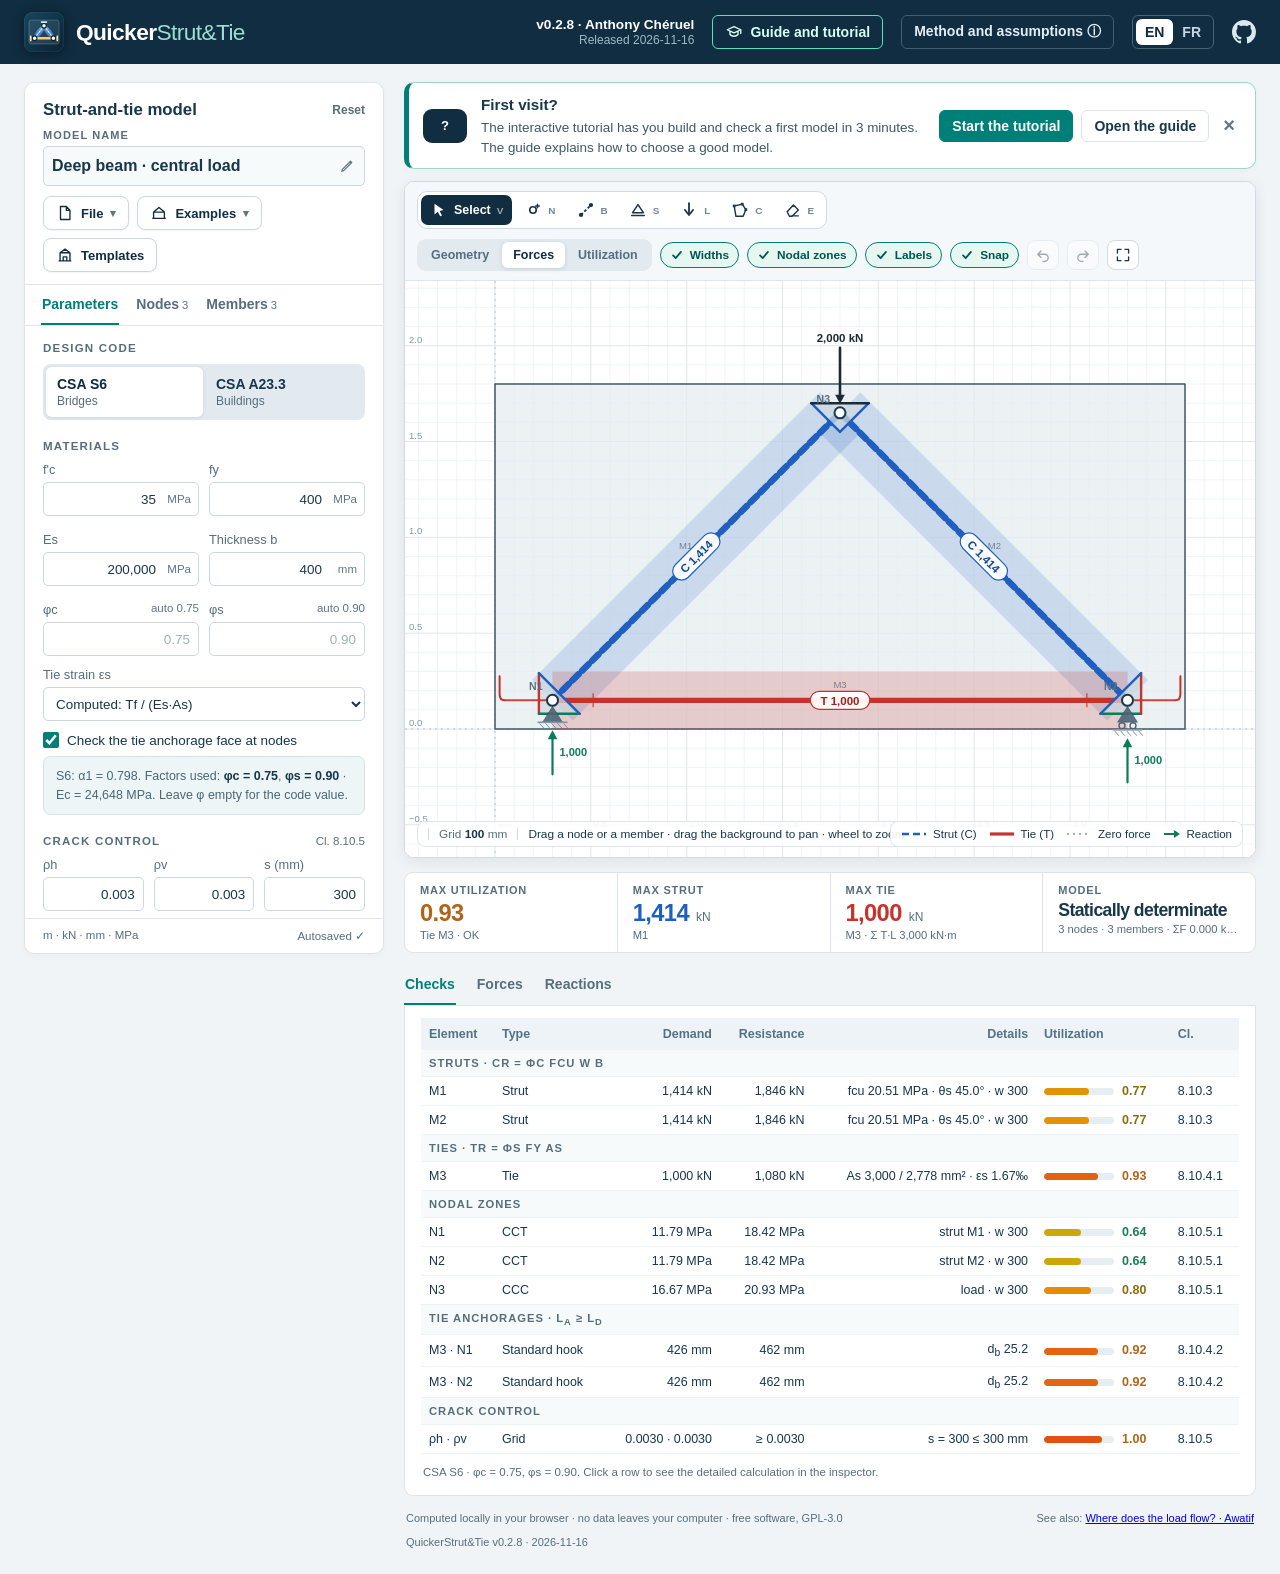
==== commit 1554e324: "QuickerStrut&Tie 0.2.8: fib Bulletin 61 bridge examples, DXF export, tracing underlay - Four bridge " ====
--- a/app/index.html
+++ b/app/index.html
@@ -48,6 +48,7 @@
             <div class="menu-sep" role="separator"></div>
             <button type="button" id="print-report" role="menuitem"><svg class="mi-ico" viewBox="0 0 20 20" aria-hidden="true"><path d="M5.5 7.5V3h9v4.5 M5.5 14H3.5V8h13v6h-2 M5.5 11.5h9V17h-9z" fill="none" stroke="currentColor" stroke-width="1.5" stroke-linejoin="round"/></svg><span class="mi-text"><b data-i18n="report"></b><small data-i18n="reportSub"></small></span><kbd>Ctrl P</kbd></button>
             <button type="button" id="export-svg" role="menuitem"><svg class="mi-ico" viewBox="0 0 20 20" aria-hidden="true"><path d="M3 15l4.5-9 4 6 2-3 3.5 6z" fill="none" stroke="currentColor" stroke-width="1.5" stroke-linejoin="round"/></svg><span class="mi-text"><b data-i18n="exportSvg"></b><small data-i18n="exportSvgSub"></small></span></button>
+            <button type="button" id="export-dxf" role="menuitem"><svg class="mi-ico" viewBox="0 0 20 20" aria-hidden="true"><path d="M3.5 16.5V3.5h13v13z M3.5 16.5l13-13 M3.5 3.5l6.5 6.5" fill="none" stroke="currentColor" stroke-width="1.5" stroke-linejoin="round"/></svg><span class="mi-text"><b data-i18n="exportDxf"></b><small data-i18n="exportDxfSub"></small></span></button>
             <button type="button" id="export-pile-menu" role="menuitem"><svg class="mi-ico" viewBox="0 0 20 20" aria-hidden="true"><path d="M4 4h12v4H4z M6.5 8v9 M13.5 8v9 M5 17h3 M12 17h3" fill="none" stroke="currentColor" stroke-width="1.5" stroke-linejoin="round"/></svg><span class="mi-text"><b data-i18n="exportPile"></b><small data-i18n="exportPileSub"></small></span></button>
             <button type="button" id="export-csv" role="menuitem"><svg class="mi-ico" viewBox="0 0 20 20" aria-hidden="true"><rect x="3.5" y="3.5" width="13" height="13" rx="2" fill="none" stroke="currentColor" stroke-width="1.5"/><path d="M3.5 8h13 M3.5 12.3h13 M8 3.5v13" stroke="currentColor" stroke-width="1.3"/></svg><span class="mi-text"><b data-i18n="exportCsv"></b><small data-i18n="exportCsvSub"></small></span></button>
           </div></div>
@@ -55,6 +56,7 @@
           <div class="menu-pop" role="menu" id="examples-list"></div></div>
         <button type="button" class="menu-button" id="open-templates"><svg class="mi-ico" viewBox="0 0 20 20" aria-hidden="true"><path d="M3 16.5h14 M4.5 16.5v-9h11v9 M4.5 7.5l5.5-4 5.5 4 M8 16.5v-4.5h4v4.5" fill="none" stroke="currentColor" stroke-width="1.5" stroke-linejoin="round"/></svg><span data-i18n="templatesMenu"></span></button>
         <input id="project-file" type="file" accept=".json,application/json" hidden>
+        <input id="underlay-file" type="file" accept="image/*" hidden>
       </div>
     </div>
     <div class="input-tabs" role="tablist"><button type="button" class="active" data-panel="params" data-i18n="tabParams"></button><button type="button" data-panel="nodes"><span data-i18n="tabNodes"></span><span class="count" id="count-nodes"></span></button><button type="button" data-panel="members"><span data-i18n="tabMembers"></span><span class="count" id="count-members"></span></button></div>
--- a/app/css/app.css
+++ b/app/css/app.css
@@ -312,9 +312,10 @@
 }
 @media (max-width:760px){
   .tpl-body{grid-template-columns:1fr}
-  .topbar{padding:0 12px;height:56px}.brand{font-size:1.15rem}.release-info,.method-open .lbl{display:none}
-  .coach{flex-wrap:wrap}.tool.active .tl{display:none}
-  .header-right{gap:10px}
+  .topbar{padding:0 10px;gap:8px;height:56px}.brand{gap:8px;font-size:1rem}.brand-logo{width:30px;height:30px}
+  .release-info,.method-open .lbl{display:none}
+  .coach,.coach-actions{flex-wrap:wrap}.coach-actions{max-width:100%}.tool.active .tl{display:none}
+  .header-right{gap:6px}.method-open{padding:5px 7px}.language button{padding:4px 6px}.github-link svg{width:20px;height:20px}
   .canvas-wrap{height:68vh}
   .inspector{left:8px;right:8px;width:auto;top:auto;bottom:44px;max-height:48%}
   .hud{max-width:100%}.legend-hud{display:none}
@@ -322,6 +323,7 @@
   .tool .k{display:none}
   .metrics{grid-template-columns:1fr 1fr}
 }
+@media (max-width:360px){.topbar .brand-logo{display:none}}
 /* ---------- Galaxy Z Fold 8 unfolded in landscape (~816 × 536 CSS px) and other
    wide, short screens: slim header, narrow side panel that scrolls on its own,
    vertical tool column inside the canvas, canvas sized from the screen height. */
